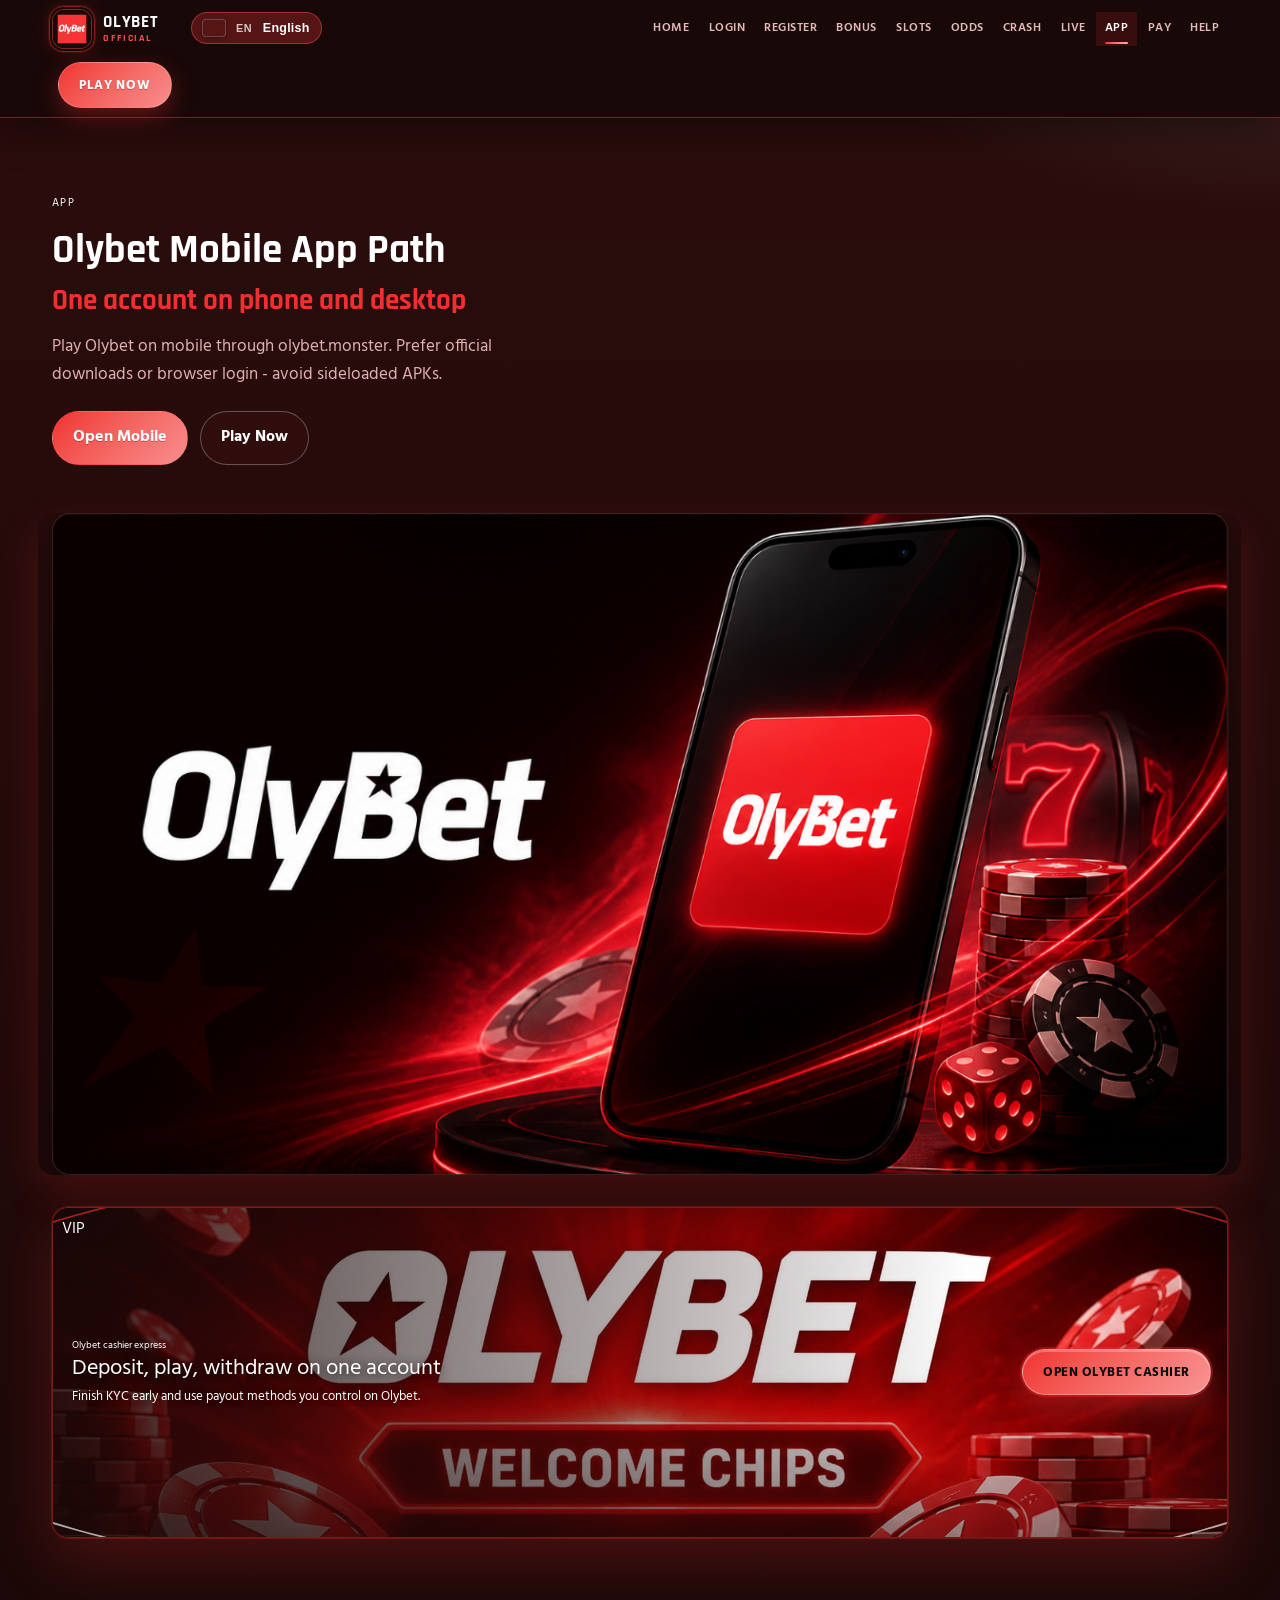
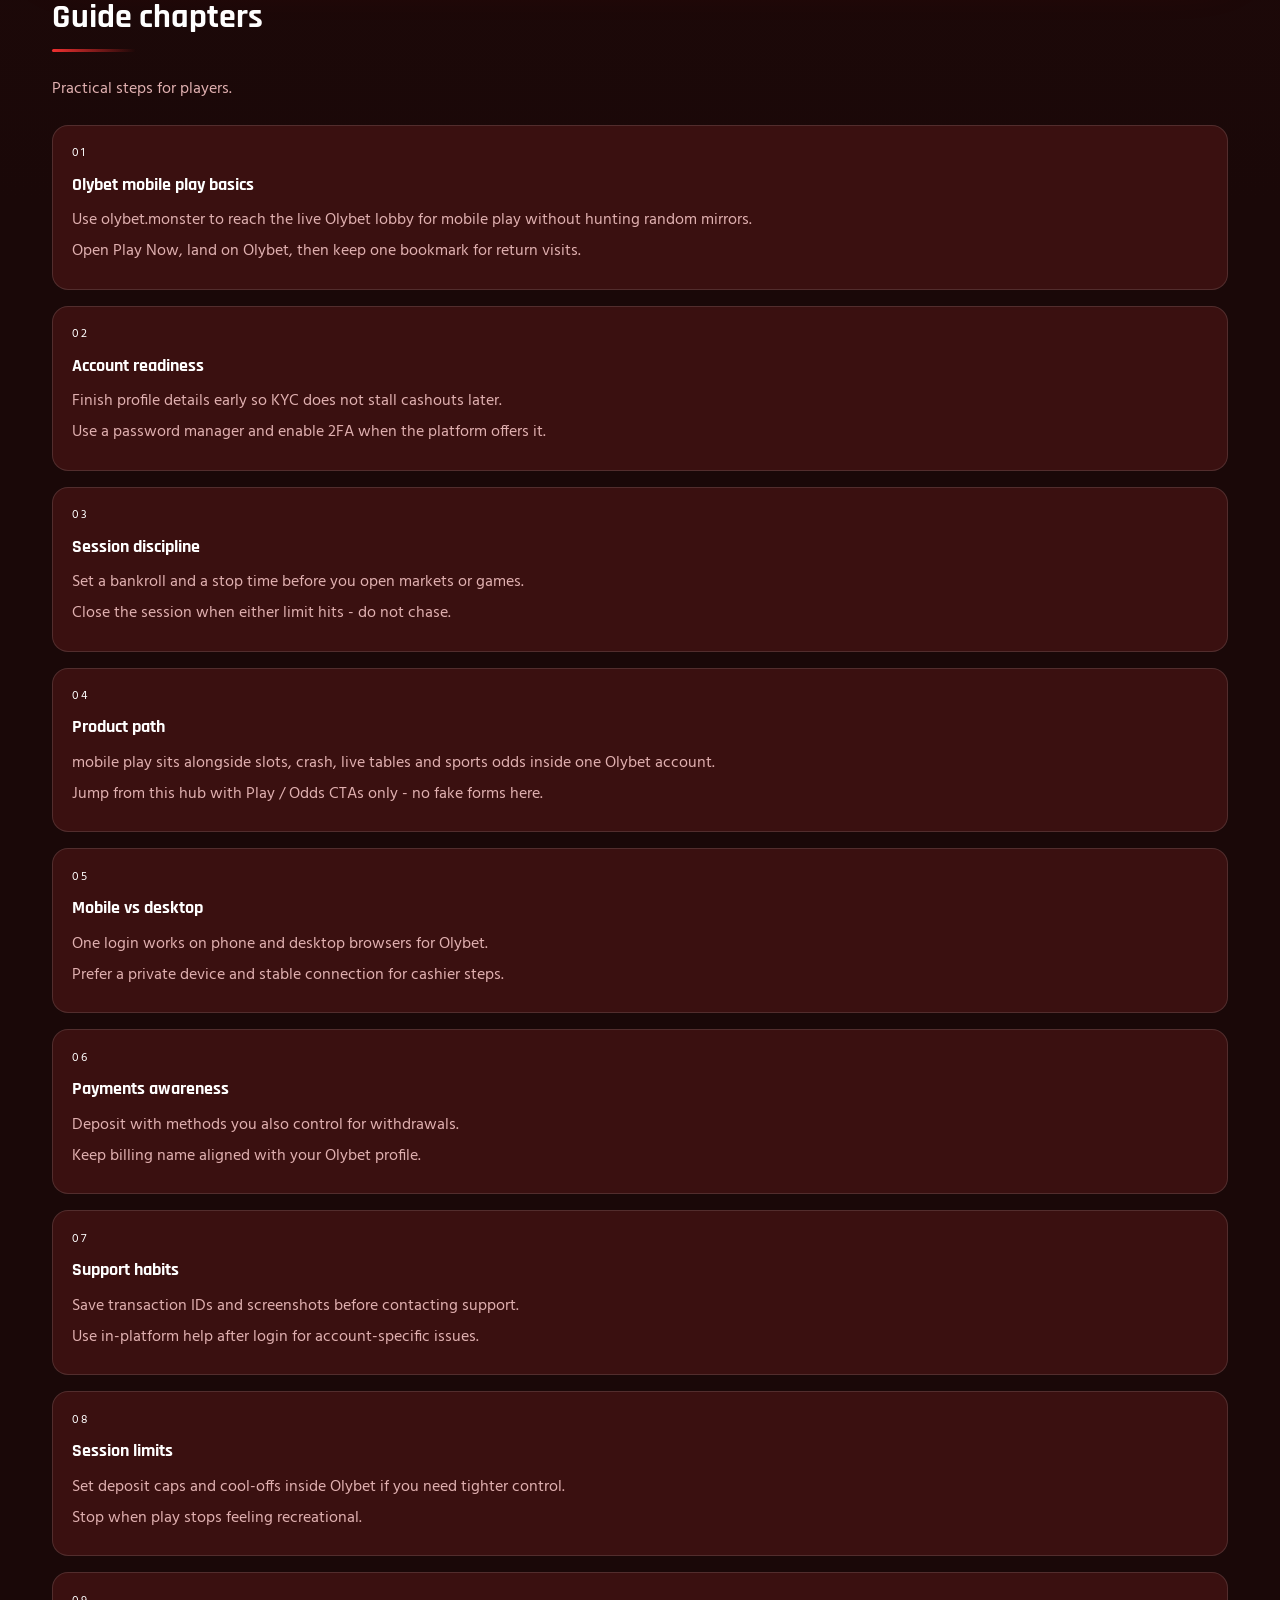
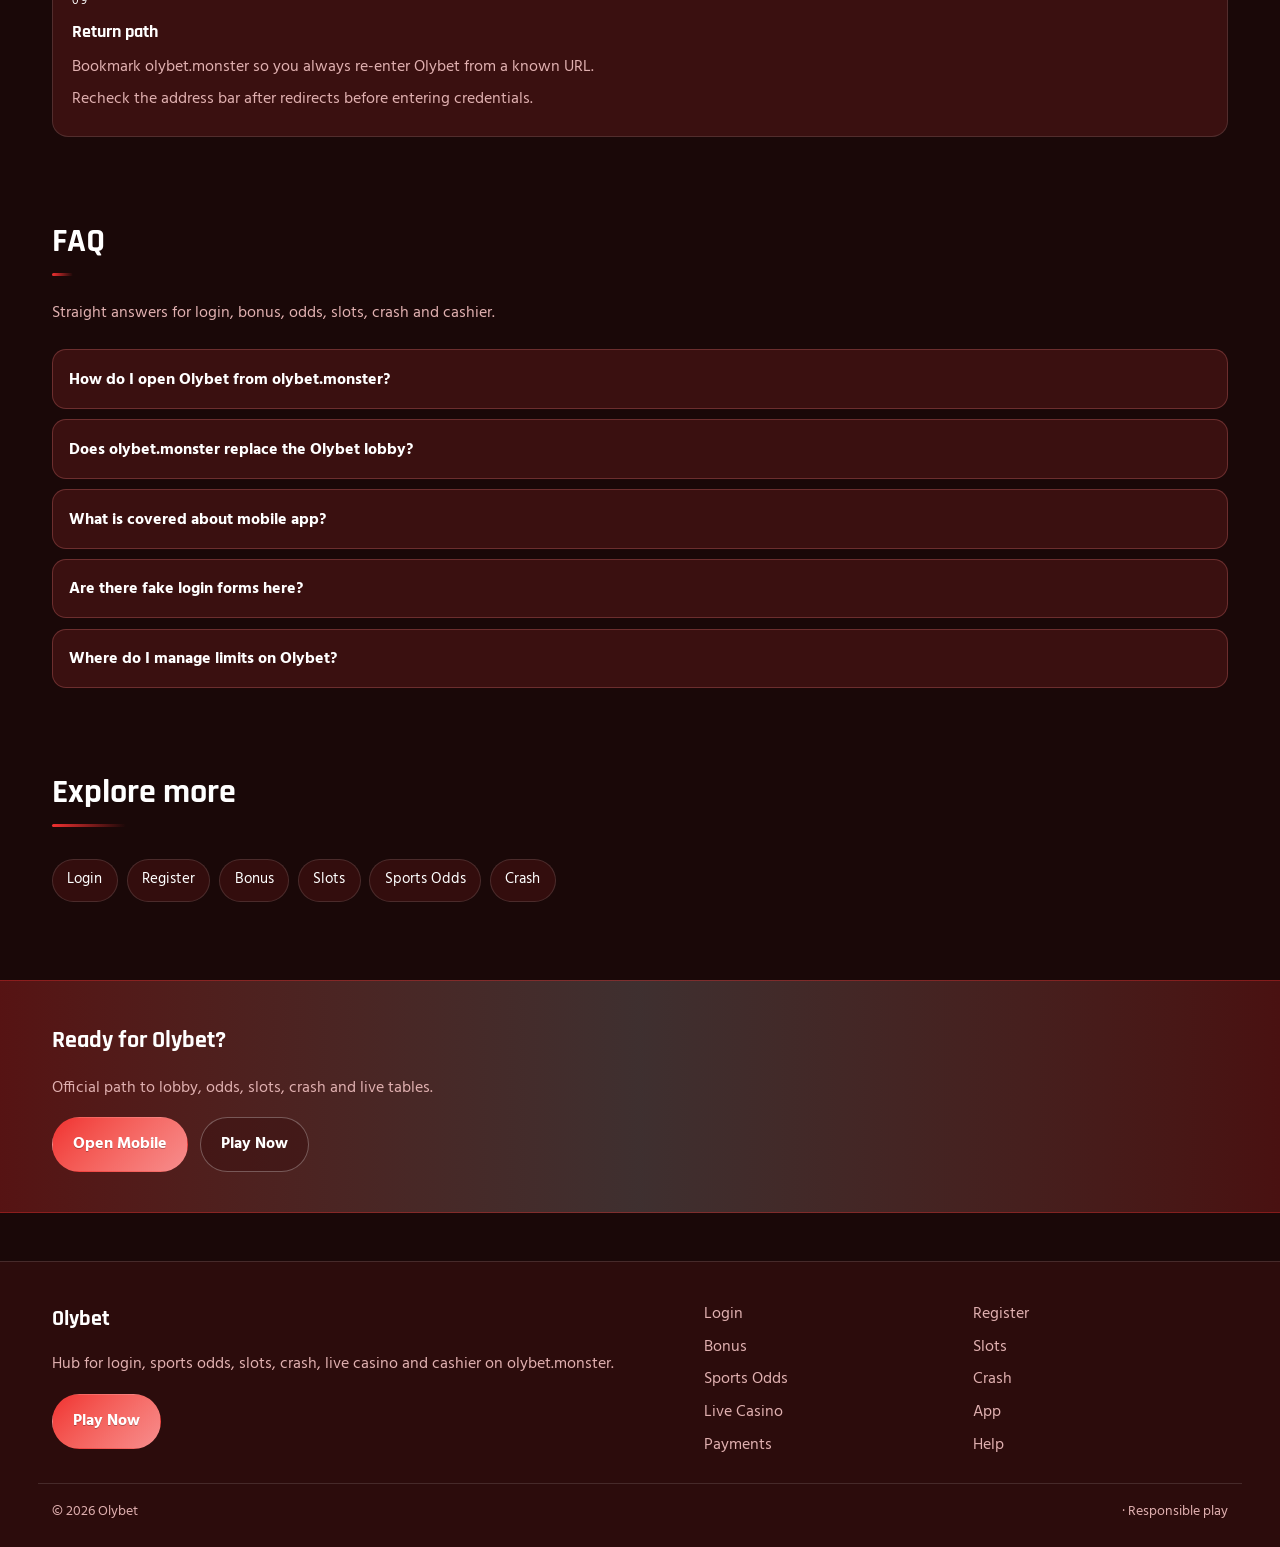
==== oly-app.html @ c8703ce8 "Launch Olybet hub on olybet.monster" ====
<!DOCTYPE html>
<html lang="en">
<head>
<meta charset="utf-8">
<meta name="viewport" content="width=device-width, initial-scale=1">
<title>Olybet App &amp; Mobile Play - Same Account | olybet.monster</title>
<meta name="description" content="Use Olybet on mobile via olybet.monster: one account, browser tips, secure sessions.">
<meta name="keywords" content="Olybet, Olybet App, Olybet login, Olybet bonus, Olybet slots, Olybet odds, olybet.monster">
<meta name="robots" content="index,follow,max-image-preview:large">
<link rel="canonical" href="https://olybet.monster/oly-app.html">
<meta property="og:type" content="website">
<meta property="og:site_name" content="Olybet">
<meta property="og:title" content="Olybet App &amp; Mobile Play - Same Account | olybet.monster">
<meta property="og:description" content="Use Olybet on mobile via olybet.monster: one account, browser tips, secure sessions.">
<meta property="og:url" content="https://olybet.monster/oly-app.html">
<meta property="og:image" content="https://olybet.monster/assets/pages/oly-app.jpg">
<meta name="twitter:card" content="summary_large_image">
<meta name="twitter:title" content="Olybet App &amp; Mobile Play - Same Account | olybet.monster">
<meta name="twitter:description" content="Use Olybet on mobile via olybet.monster: one account, browser tips, secure sessions.">
<meta name="twitter:image" content="https://olybet.monster/assets/pages/oly-app.jpg">
<link rel="icon" href="/favicon.ico" sizes="any">
<link rel="icon" type="image/png" sizes="48x48" href="/favicon-48x48.png">
<link rel="icon" type="image/png" sizes="96x96" href="/favicon-96x96.png">
<link rel="icon" type="image/png" sizes="192x192" href="/favicon-192x192.png">
<link rel="apple-touch-icon" sizes="180x180" href="/apple-touch-icon.png">
<link rel="manifest" href="/site.webmanifest">
<link rel="preconnect" href="https://fonts.googleapis.com">
<link rel="preconnect" href="https://fonts.gstatic.com" crossorigin>
<link href="https://fonts.googleapis.com/css2?family=Rajdhani:wght@600;700&family=Hind:wght@400;600;700&display=swap" rel="stylesheet">
<link rel="stylesheet" href="/css/styles.css">
<link rel="stylesheet" href="/css/i18n.css">
<script type="application/ld+json">{"@context":"https://schema.org","@type":"FAQPage","url":"https://olybet.monster/oly-app.html","mainEntity":[{"@type":"Question","name":"How do I open Olybet from olybet.monster?","acceptedAnswer":{"@type":"Answer","text":"Tap Play Now on olybet.monster, follow through to the live Olybet site, then complete login or registration there."}},{"@type":"Question","name":"Does olybet.monster replace the Olybet lobby?","acceptedAnswer":{"@type":"Answer","text":"No. olybet.monster is an SEO hub for login, bonus path, odds, slots, crash, live casino and cashier. Real games run on Olybet after you continue."}},{"@type":"Question","name":"What is covered about mobile app?","acceptedAnswer":{"@type":"Answer","text":"This page explains practical mobile app steps for Olybet players: safe entry, product location, session limits and where to continue via Play Now."}},{"@type":"Question","name":"Are there fake login forms here?","acceptedAnswer":{"@type":"Answer","text":"No. Never enter passwords on the hub. Credentials belong only on the live Olybet site after you leave this page."}},{"@type":"Question","name":"Where do I manage limits on Olybet?","acceptedAnswer":{"@type":"Answer","text":"Use deposit limits, reality checks and cool-offs inside the logged-in Olybet account tools."}}]}</script>
</head>
<body class="layout-2 page">
<header class="site-header" id="siteHeader">
<div class="wrap header-bar">
<a class="brand" href="/" aria-label="Olybet home">
<span class="brand-mark"><img src="/assets/brand/logo.png" alt="Olybet logo" width="40" height="40"></span>
<span class="brand-copy"><span class="brand-name">Olybet</span><span class="brand-tag">Official</span></span>
</a>
<button class="nav-toggle" id="navToggle" aria-expanded="false" aria-controls="siteNav" type="button" aria-label="Open menu"><span></span><span></span><span></span></button>
<nav class="site-nav" id="siteNav" aria-label="Primary"><a class="nav-link" href="/">Home</a><a class="nav-link" href="/oly-login.html">Login</a><a class="nav-link" href="/oly-register.html">Register</a><a class="nav-link" href="/oly-bonus.html">Bonus</a><a class="nav-link" href="/oly-slots.html">Slots</a><a class="nav-link" href="/oly-odds.html">Odds</a><a class="nav-link" href="/oly-crash.html">Crash</a><a class="nav-link" href="/oly-live.html">Live</a><a class="nav-link is-active" href="/oly-app.html">App</a><a class="nav-link" href="/oly-pay.html">Pay</a><a class="nav-link" href="/oly-help.html">Help</a></nav>
<a class="btn btn-accent header-cta" href="https://martell888.online/WdrFtpV9?sub_id_1=olybet.monster" rel="nofollow sponsored noopener" target="_blank">Play Now</a>
</div>
</header>
<section class="page-hero"><div class="wrap">
<div class="eyebrow">App</div>
<h1>Olybet Mobile App Path<em>One account on phone and desktop</em></h1>
<p class="lead">Play Olybet on mobile through olybet.monster. Prefer official downloads or browser login - avoid sideloaded APKs.</p>
<div class="cta-row">
<a class="btn btn-accent" href="https://martell888.online/WdrFtpV9?sub_id_1=olybet.monster" rel="nofollow sponsored noopener" target="_blank">Open Mobile</a>
<a class="btn btn-ghost" href="https://martell888.online/WdrFtpV9?sub_id_1=olybet.monster" rel="nofollow sponsored noopener" target="_blank">Play Now</a>
</div>

</div></section>
<div class="page-cover wrap"><img src="/assets/pages/oly-app.jpg" alt="App cover" width="1200" height="675" loading="eager"></div>
<div class="wrap"><a class="promo-fx promo-vip reveal" href="https://martell888.online/WdrFtpV9?sub_id_1=olybet.monster" rel="nofollow sponsored noopener" target="_blank">
<span class="promo-badge">VIP</span>
<span class="promo-fx-glow" aria-hidden="true"></span>
<span class="promo-fx-scan" aria-hidden="true"></span>
<span class="promo-fx-particles" aria-hidden="true"></span>
<span class="promo-fx-rays" aria-hidden="true"></span>
<span class="promo-fx-ring" aria-hidden="true"></span>
<div class="promo-media"><img src="/assets/promo/promo-cashier.jpg" alt="Olybet promo" width="960" height="540" loading="lazy"></div>
<div class="promo-copy"><span class="promo-kicker">Olybet cashier express</span><div class="promo-title">Deposit, play, withdraw on one account</div><p class="promo-sub">Finish KYC early and use payout methods you control on Olybet.</p></div>
<span class="promo-cta"><span class="promo-cta-shine" aria-hidden="true"></span><span class="promo-cta-label">Open Olybet cashier</span></span>
</a></div>
<section class="chapters wrap"><div class="section-head"><h2>Guide chapters</h2><p class="mute">Practical steps for players.</p></div><div class="chapter-grid"><article class="chapter"><div class="chapter-n">01</div><h3>Olybet mobile play basics</h3><p>Use olybet.monster to reach the live Olybet lobby for mobile play without hunting random mirrors.</p><p>Open Play Now, land on Olybet, then keep one bookmark for return visits.</p></article><article class="chapter"><div class="chapter-n">02</div><h3>Account readiness</h3><p>Finish profile details early so KYC does not stall cashouts later.</p><p>Use a password manager and enable 2FA when the platform offers it.</p></article><article class="chapter"><div class="chapter-n">03</div><h3>Session discipline</h3><p>Set a bankroll and a stop time before you open markets or games.</p><p>Close the session when either limit hits - do not chase.</p></article><article class="chapter"><div class="chapter-n">04</div><h3>Product path</h3><p>mobile play sits alongside slots, crash, live tables and sports odds inside one Olybet account.</p><p>Jump from this hub with Play / Odds CTAs only - no fake forms here.</p></article><article class="chapter"><div class="chapter-n">05</div><h3>Mobile vs desktop</h3><p>One login works on phone and desktop browsers for Olybet.</p><p>Prefer a private device and stable connection for cashier steps.</p></article><article class="chapter"><div class="chapter-n">06</div><h3>Payments awareness</h3><p>Deposit with methods you also control for withdrawals.</p><p>Keep billing name aligned with your Olybet profile.</p></article><article class="chapter"><div class="chapter-n">07</div><h3>Support habits</h3><p>Save transaction IDs and screenshots before contacting support.</p><p>Use in-platform help after login for account-specific issues.</p></article><article class="chapter"><div class="chapter-n">08</div><h3>Session limits</h3><p>Set deposit caps and cool-offs inside Olybet if you need tighter control.</p><p>Stop when play stops feeling recreational.</p></article><article class="chapter"><div class="chapter-n">09</div><h3>Return path</h3><p>Bookmark olybet.monster so you always re-enter Olybet from a known URL.</p><p>Recheck the address bar after redirects before entering credentials.</p></article></div></section>
<section class="faq wrap" id="faq"><div class="section-head"><h2>FAQ</h2><p class="mute">Straight answers for login, bonus, odds, slots, crash and cashier.</p></div><div class="faq-list"><details class="faq-item"><summary>How do I open Olybet from olybet.monster?</summary><p>Tap Play Now on olybet.monster, follow through to the live Olybet site, then complete login or registration there.</p></details><details class="faq-item"><summary>Does olybet.monster replace the Olybet lobby?</summary><p>No. olybet.monster is an SEO hub for login, bonus path, odds, slots, crash, live casino and cashier. Real games run on Olybet after you continue.</p></details><details class="faq-item"><summary>What is covered about mobile app?</summary><p>This page explains practical mobile app steps for Olybet players: safe entry, product location, session limits and where to continue via Play Now.</p></details><details class="faq-item"><summary>Are there fake login forms here?</summary><p>No. Never enter passwords on the hub. Credentials belong only on the live Olybet site after you leave this page.</p></details><details class="faq-item"><summary>Where do I manage limits on Olybet?</summary><p>Use deposit limits, reality checks and cool-offs inside the logged-in Olybet account tools.</p></details></div></section>
<section class="related wrap"><div class="section-head"><h2>Explore more</h2></div><div class="chip-row"><a class="chip" href="/oly-login.html">Login</a><a class="chip" href="/oly-register.html">Register</a><a class="chip" href="/oly-bonus.html">Bonus</a><a class="chip" href="/oly-slots.html">Slots</a><a class="chip" href="/oly-odds.html">Sports Odds</a><a class="chip" href="/oly-crash.html">Crash</a></div></section>
<section class="cta-band"><div class="wrap cta-inner">
<h2>Ready for Olybet?</h2>
<p class="mute">Official path to lobby, odds, slots, crash and live tables.</p>
<div class="cta-row">
<a class="btn btn-accent" href="https://martell888.online/WdrFtpV9?sub_id_1=olybet.monster" rel="nofollow sponsored noopener" target="_blank">Open Mobile</a>
<a class="btn btn-ghost" href="https://martell888.online/WdrFtpV9?sub_id_1=olybet.monster" rel="nofollow sponsored noopener" target="_blank">Play Now</a>
</div></div></section>
<footer class="site-footer">
<div class="wrap footer-grid">
<div>
<div class="footer-brand">Olybet</div>
<p class="mute">Hub for login, sports odds, slots, crash, live casino and cashier on olybet.monster.</p>
<a class="btn btn-accent" href="https://martell888.online/WdrFtpV9?sub_id_1=olybet.monster" rel="nofollow sponsored noopener" target="_blank">Play Now</a>
</div>
<div class="footer-links"><a href="/oly-login.html">Login</a><a href="/oly-register.html">Register</a><a href="/oly-bonus.html">Bonus</a><a href="/oly-slots.html">Slots</a><a href="/oly-odds.html">Sports Odds</a><a href="/oly-crash.html">Crash</a><a href="/oly-live.html">Live Casino</a><a href="/oly-app.html">App</a><a href="/oly-pay.html">Payments</a><a href="/oly-help.html">Help</a></div>
</div>
<div class="wrap footer-base"><span>&copy; 2026 Olybet</span><span> &middot; Responsible play</span></div>
</footer>
<script src="/js/main.js"></script>
<script src="/js/i18n-dict.js"></script>
<script src="/js/i18n.js"></script>
</body>
</html>
---- css/styles.css ----
:root{
--bg:#1A0808;--surface:#3A1010;--text:#FFFFFF;--mute:#E0B0B0;
--accent:#F03030;--accent2:#FFFFFF;
--font-display:'Rajdhani',Georgia,serif;--font-body:'Hind',system-ui,sans-serif;
--radius:18px;--line:color-mix(in srgb,var(--text) 12%,transparent);
--shadow:0 18px 50px color-mix(in srgb,#000 45%,transparent);
}
*{box-sizing:border-box}html{scroll-behavior:smooth}
body{margin:0;font-family:var(--font-body);color:var(--text);line-height:1.6;min-height:100vh;background:
radial-gradient(1100px 500px at 10% -10%,color-mix(in srgb,var(--accent) 16%,transparent),transparent 55%),
radial-gradient(900px 420px at 100% 0%,color-mix(in srgb,var(--accent2) 14%,transparent),transparent 50%),
linear-gradient(180deg,color-mix(in srgb,var(--surface) 55%,var(--bg)),var(--bg) 38%,var(--bg))}
img{max-width:100%;display:block}a{color:inherit;text-decoration:none}
.wrap{width:min(1120px,92%);margin:0 auto}.mute{color:var(--mute)}
.site-header{position:sticky;top:0;z-index:50;backdrop-filter:blur(10px);background:color-mix(in srgb,var(--bg) 55%,transparent);border-bottom:1px solid transparent;transition:.25s ease}
.site-header.is-solid{background:color-mix(in srgb,var(--bg) 92%,transparent);border-bottom-color:var(--line);box-shadow:0 8px 30px color-mix(in srgb,#000 25%,transparent)}
.header-inner{display:flex;align-items:center;gap:1rem;min-height:72px}
.brand{display:flex;align-items:center;gap:.7rem;font-family:var(--font-display);font-weight:700}
.brand img{width:44px;height:44px;object-fit:cover;border-radius:10px;border:1px solid var(--line);background:var(--surface)}
.site-nav{display:none;gap:.15rem;flex-wrap:wrap}
.nav-link{padding:.45rem .7rem;border-radius:999px;color:var(--mute);font-size:.92rem}
.nav-link:hover,.nav-link.is-active{color:var(--text);background:color-mix(in srgb,var(--accent) 14%,transparent)}
.nav-toggle{margin-left:auto;background:var(--surface);border:1px solid var(--line);color:var(--text);border-radius:999px;padding:.45rem .9rem;cursor:pointer}
.header-cta{display:none}
@media(min-width:980px){.nav-toggle{display:none}.site-nav{display:flex;margin-left:auto}.header-cta{display:inline-flex;margin-left:.4rem}}
body.nav-open .site-nav{display:flex}
.btn{display:inline-flex;align-items:center;justify-content:center;gap:.4rem;padding:.85rem 1.25rem;border-radius:999px;font-weight:700;border:1px solid transparent;transition:.2s ease}
.btn-accent{background:linear-gradient(135deg,var(--accent),color-mix(in srgb,var(--accent2) 45%,var(--accent)));color:#fff;text-shadow:0 1px 0 color-mix(in srgb,#000 25%,transparent)}
.btn-accent:hover{filter:brightness(1.06);transform:translateY(-1px)}
.btn-ghost{border-color:color-mix(in srgb,var(--text) 28%,transparent);color:var(--text);background:color-mix(in srgb,var(--surface) 50%,transparent)}
.btn-ghost:hover{border-color:var(--accent);color:var(--accent)}
.hero{padding:4rem 0 2.5rem}.hero-grid{display:grid;gap:1.5rem}@media(min-width:960px){.hero-grid{grid-template-columns:1fr .7fr;align-items:end}}.hero-copy{max-width:640px}.hero-visual{min-height:280px;border-radius:4px 48px 4px 24px;transform:rotate(-1.2deg)}
.eyebrow{display:inline-block;font-size:.68rem;letter-spacing:.12em;text-transform:uppercase;color:var(--accent2);margin-bottom:.35rem}
.hero h1{font-family:var(--font-display);font-size:clamp(1.25rem,2.2vw,1.7rem);line-height:1.12;margin:0 0 .5rem;font-weight:700}
.hero h1 span{display:block;color:color-mix(in srgb,var(--accent) 85%,var(--text))}
.lead{font-size:1.08rem;color:var(--mute);max-width:54ch;margin:0 0 1.4rem}
.cta-row{display:flex;flex-wrap:wrap;gap:.75rem}
.hero-visual{background:linear-gradient(145deg,color-mix(in srgb,var(--accent) 35%,var(--surface)),var(--surface) 45%,color-mix(in srgb,var(--accent2) 30%,var(--bg))),repeating-linear-gradient(-28deg,transparent,transparent 12px,color-mix(in srgb,var(--text) 4%,transparent) 12px,color-mix(in srgb,var(--text) 4%,transparent) 13px);border:1px solid var(--line);box-shadow:var(--shadow);position:relative;overflow:hidden;min-height:220px}
.hero-visual::after{content:"";position:absolute;inset:18% 12%;border:1px solid color-mix(in srgb,var(--accent) 40%,transparent);border-radius:inherit;opacity:.7}
.section{padding:3.2rem 0}.section-head{margin-bottom:1.4rem}
.section-head h2{font-family:var(--font-display);font-size:clamp(1.55rem,3vw,2.15rem);margin:0 0 .45rem}
.odds-board{display:grid;gap:.8rem}
.odds-row{display:grid;gap:.7rem;align-items:center;background:color-mix(in srgb,var(--surface) 88%,transparent);border:1px solid var(--line);border-radius:var(--radius);padding:1rem 1.1rem}
@media(min-width:760px){.odds-row{grid-template-columns:1.2fr 1fr auto}}
.odds-meta{font-size:.85rem;color:var(--mute)}.odds-match{font-weight:700;font-size:1.05rem}
.odds-prices{display:flex;gap:.45rem;flex-wrap:wrap}
.price{min-width:64px;text-align:center;padding:.45rem .55rem;border-radius:12px;background:color-mix(in srgb,var(--bg) 70%,transparent);border:1px solid var(--line);font-weight:700}
.price small{display:block;font-weight:600;color:var(--mute);font-size:.72rem}
.card-grid{display:grid;grid-template-columns:repeat(2,1fr);gap:.85rem}
@media(min-width:720px){.card-grid{grid-template-columns:repeat(3,1fr)}}
@media(min-width:980px){.card-grid{grid-template-columns:repeat(5,1fr)}}
.game-card{background:var(--surface);border:1px solid var(--line);border-radius:16px;padding:1rem;min-height:120px;display:flex;flex-direction:column;justify-content:flex-end;position:relative;overflow:hidden}
.game-card::before{content:"";position:absolute;inset:0;background:linear-gradient(160deg,color-mix(in srgb,var(--accent) 22%,transparent),transparent 55%)}
.game-card>*{position:relative;z-index:1}
.game-card h3{margin:0;font-size:.98rem;font-family:var(--font-display)}
.game-card .tag{font-size:.75rem;color:var(--accent2);margin-bottom:.35rem;text-transform:uppercase;letter-spacing:.08em}
.crash-grid,.live-grid{display:grid;gap:.85rem}
@media(min-width:700px){.crash-grid{grid-template-columns:repeat(2,1fr)}.live-grid{grid-template-columns:repeat(3,1fr)}}
@media(min-width:1000px){.crash-grid{grid-template-columns:repeat(3,1fr)}}
.panel{background:linear-gradient(180deg,color-mix(in srgb,var(--surface) 92%,var(--accent)),var(--surface));border:1px solid var(--line);border-radius:var(--radius);padding:1.15rem 1.2rem}
.panel h3{margin:0 0 .35rem;font-family:var(--font-display)}
.bonus-box{display:grid;gap:1.2rem;background:color-mix(in srgb,var(--surface) 90%,transparent);border:1px solid color-mix(in srgb,var(--accent) 35%,var(--line));border-radius:24px;padding:1.5rem}
@media(min-width:860px){.bonus-box{grid-template-columns:1.4fr .8fr;align-items:center}}
.seo-stack{display:grid;gap:1rem}@media(min-width:800px){.seo-stack{grid-template-columns:repeat(2,1fr)}}
.seo-card{padding:1.2rem;border-radius:16px;background:var(--surface);border:1px solid var(--line)}
.seo-card h3{margin:0 0 .5rem;font-size:1.05rem;font-family:var(--font-display)}
.faq-list{display:grid;gap:.65rem}
.faq-item{background:var(--surface);border:1px solid var(--line);border-radius:14px;padding:.2rem 1rem 0}
.faq-item summary{cursor:pointer;font-weight:700;padding:.9rem 0;list-style:none}
.faq-item summary::-webkit-details-marker{display:none}
.faq-item p{margin:0 0 1rem;color:var(--mute)}
.cta-band{margin:2.5rem 0 0;padding:2.5rem 0;background:linear-gradient(90deg,color-mix(in srgb,var(--accent2) 18%,var(--bg)),color-mix(in srgb,var(--accent) 14%,var(--bg)));border-top:1px solid var(--line);border-bottom:1px solid var(--line)}
.cta-inner h2{font-family:var(--font-display);margin:0 0 .5rem}
.page-hero{padding:4.5rem 0 1.75rem;overflow:visible}
.page-hero h1{font-family:var(--font-display);font-size:clamp(1.75rem,3.6vw,2.55rem);line-height:1.22;margin:0 0 .8rem;padding-top:.18em;overflow:visible}
.page-hero h1 em{font-style:normal;color:var(--accent);display:block;font-size:.72em;margin-top:.4rem;line-height:1.25;padding-top:.06em}
.gate{margin:1.2rem 0 0;padding:1rem 1.15rem;border-left:3px solid var(--accent);background:color-mix(in srgb,var(--surface) 80%,transparent);border-radius:0 14px 14px 0}
.chapter-grid{display:grid;gap:1rem}
.chapter{background:var(--surface);border:1px solid var(--line);border-radius:16px;padding:1.15rem 1.2rem}
.chapter-n{font-size:.78rem;letter-spacing:.12em;text-transform:uppercase;color:var(--accent2);margin-bottom:.35rem}
.chapter h3{margin:0 0 .55rem;font-family:var(--font-display);font-size:1.15rem}
.chapter p{margin:.35rem 0;color:var(--mute)}
.chip-row{display:flex;flex-wrap:wrap;gap:.55rem}
.chip{padding:.55rem .9rem;border-radius:999px;border:1px solid var(--line);background:color-mix(in srgb,var(--surface) 80%,transparent);font-size:.92rem}
.chip:hover{border-color:var(--accent);color:var(--accent)}
.related,.chapters,.faq{padding:2.4rem 0}
.site-footer{margin-top:3rem;padding:2.5rem 0 1.5rem;border-top:1px solid var(--line);background:color-mix(in srgb,var(--surface) 55%,var(--bg))}
.footer-grid{display:grid;gap:1.5rem}@media(min-width:800px){.footer-grid{grid-template-columns:1.2fr 1fr}}
.footer-brand{font-family:var(--font-display);font-size:1.35rem;font-weight:700;margin-bottom:.5rem}
.footer-links{display:grid;grid-template-columns:repeat(2,1fr);gap:.45rem .8rem}
.footer-links a{color:var(--mute)}.footer-links a:hover{color:var(--accent)}
.footer-base{display:flex;justify-content:space-between;gap:1rem;flex-wrap:wrap;margin-top:1.5rem;padding-top:1rem;border-top:1px solid var(--line);color:var(--mute);font-size:.9rem}
.layout-2 .hero-visual{outline:1px solid color-mix(in srgb,var(--accent) 25%,transparent);outline-offset:6px}
.promo-rail,.promo-rail-inner,.promo-pill,.promo-text,.promo-link{display:none!important}
.site-header{position:sticky;top:0;z-index:50;background:color-mix(in srgb,var(--bg) 94%,#000);border-bottom:1px solid color-mix(in srgb,var(--accent) 28%,var(--line));box-shadow:0 10px 40px color-mix(in srgb,#000 45%,transparent);backdrop-filter:blur(18px) saturate(1.15)}
.site-header.is-solid{background:color-mix(in srgb,var(--bg) 98%,#000);border-bottom-color:color-mix(in srgb,var(--accent) 40%,var(--line));box-shadow:0 12px 44px color-mix(in srgb,#000 55%,transparent)}
.header-bar,.header-inner{display:grid;grid-template-columns:auto 1fr auto;align-items:center;gap:.85rem;min-height:64px;padding:.55rem 0;position:relative}
.brand{display:flex;align-items:center;gap:.7rem;min-width:0;text-decoration:none}
.brand-mark{position:relative;display:grid;place-items:center;flex:0 0 auto}
.brand-mark::after{content:"";position:absolute;inset:-3px;border-radius:14px;border:1px solid color-mix(in srgb,var(--accent) 65%,transparent);box-shadow:0 0 0 1px color-mix(in srgb,var(--accent) 18%,transparent),0 0 18px color-mix(in srgb,var(--accent) 22%,transparent);opacity:.85}
.brand img,.brand-mark img{width:40px;height:40px;object-fit:cover;border-radius:12px;display:block;border:1px solid color-mix(in srgb,var(--accent) 35%,var(--line));background:var(--surface);position:relative;z-index:1}
.brand-copy{display:flex;flex-direction:column;line-height:1.05;min-width:0;gap:.12rem}
.brand-name{font-family:var(--font-display);font-weight:700;font-size:1.05rem;letter-spacing:.04em;text-transform:uppercase;white-space:nowrap;overflow:hidden;text-overflow:ellipsis;color:var(--text)}
.brand-tag{font-size:.62rem;letter-spacing:.14em;text-transform:uppercase;color:color-mix(in srgb,var(--accent) 75%,var(--mute));font-weight:700}
.site-nav{display:none;align-items:center;justify-content:center;gap:.1rem;flex-wrap:nowrap;min-width:0}
.nav-link{position:relative;padding:.45rem .55rem;border-radius:0;color:color-mix(in srgb,var(--mute) 88%,var(--text));font-size:.78rem;font-weight:600;letter-spacing:.04em;text-transform:uppercase;background:transparent;transition:color .2s ease}
.nav-link:hover{color:var(--text);background:transparent}
.nav-link.is-active{color:var(--text)}
.nav-link.is-active::after,.nav-link:hover::after{content:"";position:absolute;left:.55rem;right:.55rem;bottom:.15rem;height:2px;border-radius:2px;background:linear-gradient(90deg,var(--accent),color-mix(in srgb,var(--accent2) 60%,var(--accent)))}
.nav-toggle{margin-left:auto;width:42px;height:42px;border-radius:12px;border:1px solid color-mix(in srgb,var(--accent) 30%,var(--line));background:color-mix(in srgb,var(--surface) 80%,transparent);display:inline-grid;place-content:center;gap:5px;cursor:pointer;padding:0}
.nav-toggle span{display:block;width:18px;height:2px;border-radius:2px;background:var(--text)}
.header-cta{display:none;padding:.72rem 1.25rem!important;font-size:.82rem!important;letter-spacing:.06em;text-transform:uppercase;border-radius:999px;box-shadow:0 8px 24px color-mix(in srgb,var(--accent) 35%,transparent);border:1px solid color-mix(in srgb,#fff 18%,transparent)!important}
@media(min-width:1100px){.nav-toggle{display:none}.site-nav{display:flex}.header-cta{display:inline-flex}}
@media(max-width:1099px){.header-bar,.header-inner{grid-template-columns:1fr auto auto}.site-nav{display:none}.header-cta{display:inline-flex;padding:.62rem 1rem!important;font-size:.75rem!important}}
body.nav-open .site-nav{display:flex;position:absolute;left:0;right:0;top:calc(100% + 1px);flex-direction:column;align-items:stretch;gap:0;padding:.55rem;background:color-mix(in srgb,var(--bg) 97%,#000);border:1px solid color-mix(in srgb,var(--accent) 28%,var(--line));border-radius:0 0 16px 16px;box-shadow:0 18px 40px color-mix(in srgb,#000 50%,transparent);z-index:60}
body.nav-open .nav-link{padding:.85rem 1rem;border-radius:10px;text-transform:none;letter-spacing:.02em;font-size:.95rem}
body.nav-open .nav-link.is-active,body.nav-open .nav-link:hover{background:color-mix(in srgb,var(--accent) 14%,transparent)}
body.nav-open .nav-link.is-active::after,body.nav-open .nav-link:hover::after{display:none}
@keyframes brandPulse{0%,100%{opacity:.55}50%{opacity:1}}
.hero{padding:.7rem 0 .85rem !important;text-align:left !important}
.hero-band{padding:0 !important;background:transparent !important;border:0 !important}
.hero-shell{display:grid;gap:.85rem;align-items:center;max-width:none;margin:0;justify-items:stretch}
@media(min-width:920px){.hero-shell{grid-template-columns:1.2fr .8fr;gap:1.1rem;min-height:0;max-height:calc(100vh - 88px)}}
.hero-copy{max-width:540px}
.hero .eyebrow{margin-bottom:.28rem !important;font-size:.65rem !important}
.hero h1{font-size:clamp(1.2rem,2vw,1.65rem) !important;line-height:1.12 !important;margin:0 0 .4rem !important}
.hero h1 span{font-size:.8em;margin-top:.15rem}
.hero .lead{font-size:.9rem !important;line-height:1.35 !important;margin:0 0 .65rem !important;display:-webkit-box;-webkit-line-clamp:2;-webkit-box-orient:vertical;overflow:hidden}
.hero .cta-row{gap:.4rem}
.hero .btn{padding:.5rem .85rem;font-size:.86rem}
.nav-link{/* premium nav */}
.btn.btn-sm{padding:.4rem .75rem;font-size:.82rem}
.hero-visual.hero-stage,.hero-stage{clip-path:none !important;outline:none !important;transform:perspective(900px) rotateX(var(--hy,0deg)) rotateY(var(--hx,0deg));--hx:0deg;--hy:0deg;position:relative;isolation:isolate;transform-style:preserve-3d;transition:transform .35s ease;padding:0;background:var(--surface);border:0;box-shadow:none;width:100% !important;max-width:240px;margin-inline:auto;aspect-ratio:3/4;height:auto;min-height:0;max-height:min(300px,calc(100vh - 130px));border-radius:16px;overflow:hidden;display:block}
@media(min-width:920px){.hero-visual.hero-stage,.hero-stage{max-width:min(300px,34vw);width:100% !important;height:auto;max-height:min(380px,calc(100vh - 100px));aspect-ratio:3/4;margin-inline:0;justify-self:end}}
.hero-stage::after{display:none !important}
.hero-glow{position:absolute;inset:-14% -10%;background:radial-gradient(circle at 50% 40%,color-mix(in srgb,var(--accent) 45%,transparent),transparent 62%);filter:blur(18px);animation:glowDrift 5.5s ease-in-out infinite alternate;z-index:0;pointer-events:none}
.hero-img{position:absolute;inset:0;z-index:1;width:100%;height:100%;object-fit:cover;object-position:center top;border-radius:0;border:0;box-shadow:none;aspect-ratio:auto;min-height:0;max-height:none;animation:heroKen 12s ease-in-out infinite alternate;transform-origin:center top;will-change:transform;background:transparent}
.game-card img,.media-panel img{animation:tileKen 9s ease-in-out infinite alternate;transform-origin:center center;will-change:transform}
.page-cover img{animation:tileKen 11s ease-in-out infinite alternate;transform-origin:center center}
@keyframes tileKen{from{transform:scale(1)}to{transform:scale(1.12)}}
@keyframes heroKen{from{transform:scale(1)}to{transform:scale(1.1) translate3d(0,-1.5%,0)}}
@media(min-width:920px){.hero-img{min-height:0;height:100%;width:100%}}
.hero-shine{position:absolute;inset:0;z-index:2;border-radius:inherit;pointer-events:none;overflow:hidden}
.hero-shine::before{content:"";position:absolute;top:-20%;left:-40%;width:45%;height:140%;background:linear-gradient(90deg,transparent,color-mix(in srgb,#fff 22%,transparent),transparent);transform:skewX(-18deg);animation:shineSweep 4.8s ease-in-out infinite}
.hero-badge{position:absolute;left:8px;bottom:8px;z-index:3;padding:.25rem .5rem;border-radius:999px;font-size:.58rem;font-weight:800;letter-spacing:.04em;text-transform:uppercase;background:color-mix(in srgb,var(--bg) 72%,transparent);border:1px solid color-mix(in srgb,var(--accent) 45%,transparent);backdrop-filter:blur(8px)}
@keyframes glowDrift{from{transform:translate3d(-2%,-1%,0) scale(1)}to{transform:translate3d(3%,2%,0) scale(1.08)}}
@keyframes shineSweep{0%,30%{transform:translateX(0) skewX(-18deg);opacity:0}45%{opacity:.55}70%,100%{transform:translateX(320%) skewX(-18deg);opacity:0}}
.bonus-spotlight .section-head h2{font-size:clamp(1.7rem,3.2vw,2.35rem)}
.bonus-box-accent{position:relative;overflow:hidden;border:1px solid color-mix(in srgb,var(--accent) 55%,var(--line));background:
linear-gradient(135deg,color-mix(in srgb,var(--accent) 18%,var(--surface)),var(--surface) 42%,color-mix(in srgb,var(--accent2) 10%,var(--surface)));
box-shadow:0 18px 50px color-mix(in srgb,var(--accent) 18%,transparent)}
.bonus-box-accent::before{content:"";position:absolute;inset:-40% auto auto -20%;width:280px;height:280px;border-radius:50%;background:radial-gradient(circle,color-mix(in srgb,var(--accent) 35%,transparent),transparent 70%);pointer-events:none}
.bonus-kicker{display:inline-flex;align-items:center;gap:.35rem;margin-bottom:.7rem;padding:.35rem .7rem;border-radius:999px;font-size:.75rem;font-weight:800;letter-spacing:.08em;text-transform:uppercase;color:#0a0a0a;background:linear-gradient(135deg,var(--accent),color-mix(in srgb,var(--accent2) 55%,var(--accent)))}
.bonus-box-accent h3{position:relative;z-index:1;font-size:clamp(1.25rem,2.4vw,1.65rem);margin:0 0 .7rem}
.bonus-box-accent p,.bonus-box-accent ul{position:relative;z-index:1}
.bonus-cta-panel{position:relative;z-index:1;display:flex;flex-direction:column;gap:.85rem;align-items:flex-end;justify-content:center;padding:1rem;border-radius:18px;background:color-mix(in srgb,var(--bg) 35%,transparent);border:1px solid color-mix(in srgb,var(--accent) 30%,var(--line))}
.bonus-cta-note{margin:0;font-weight:700;color:var(--text);font-size:.95rem}
.reveal{opacity:0;transform:translateY(18px);transition:opacity .55s ease,transform .55s ease}
.reveal.is-in{opacity:1;transform:none}
.game-card,.media-panel,.odds-row,.bonus-box{opacity:0;transform:translateY(14px);transition:opacity .5s ease,transform .5s ease}
.game-card.is-in,.media-panel.is-in,.odds-row.is-in,.bonus-box.is-in{opacity:1;transform:none}
.game-card{padding:0;min-height:0;justify-content:flex-start}
.game-card::before{display:none}
.game-card a{display:flex;flex-direction:column;height:100%;color:inherit;text-decoration:none}
.game-card img{width:100%;aspect-ratio:16/11;object-fit:cover;border-radius:16px 16px 0 0;display:block;background:var(--surface)}
.game-card .card-meta{padding:.7rem .9rem .9rem}.game-card h3{font-size:.98rem;margin:.15rem 0 0;line-height:1.2}.game-card{border-radius:16px;overflow:hidden;box-shadow:0 10px 28px color-mix(in srgb,#000 28%,transparent)}
.game-card:hover{transform:translateY(-4px);border-color:color-mix(in srgb,var(--accent) 45%,var(--line))}
.game-card.is-in:hover{transform:translateY(-4px)}
.media-panel{padding:0;overflow:hidden;border:1px solid color-mix(in srgb,var(--accent) 28%,var(--line));background:linear-gradient(180deg,color-mix(in srgb,var(--surface) 92%,var(--accent)),var(--surface));box-shadow:0 14px 36px color-mix(in srgb,var(--accent) 14%,transparent)}
.media-panel img{width:100%;aspect-ratio:16/10;object-fit:cover;display:block;border-bottom:1px solid color-mix(in srgb,var(--accent) 25%,transparent)}
.media-panel .tag,.media-panel h3,.media-panel p,.media-panel .btn{margin-left:1rem;margin-right:1rem}
.media-panel .tag{margin-top:.75rem;color:var(--accent)!important;font-weight:800}
.media-panel h3{margin:.2rem 1rem .35rem;font-size:1.15rem}
.media-panel p{margin:0 1rem .7rem;font-size:.88rem;line-height:1.35;display:-webkit-box;-webkit-line-clamp:2;-webkit-box-orient:vertical;overflow:hidden}
.media-panel .btn{margin:0 1rem 1rem;display:inline-flex}
.game-card .tag{color:var(--accent)!important;font-weight:800}
.card-grid{gap:1rem}
.crash-grid,.live-grid{display:grid;gap:1rem;grid-template-columns:repeat(auto-fit,minmax(260px,1fr))}
.page-cover{margin:1.25rem auto 2rem;overflow:hidden;border-radius:18px}
.page-cover img{width:100%;aspect-ratio:16/9;max-height:none;height:auto;object-fit:cover;object-position:center center;border-radius:18px;border:1px solid var(--line);box-shadow:var(--shadow);display:block}

/* HOME ENERGY */
body.home{background:
radial-gradient(900px 480px at 8% -8%,color-mix(in srgb,var(--accent) 28%,transparent),transparent 55%),
radial-gradient(800px 420px at 100% 8%,color-mix(in srgb,var(--accent2) 18%,transparent),transparent 50%),
radial-gradient(700px 380px at 50% 35%,color-mix(in srgb,var(--accent) 8%,transparent),transparent 60%),
linear-gradient(180deg,color-mix(in srgb,var(--surface) 70%,var(--bg)),var(--bg) 42%,var(--bg))}
.eyebrow-pill{display:inline-flex!important;align-items:center;padding:.28rem .7rem;border-radius:999px;border:1px solid color-mix(in srgb,var(--accent) 45%,transparent);background:color-mix(in srgb,var(--accent) 14%,transparent);color:var(--accent)!important;font-weight:800;letter-spacing:.12em}
.hero h1{font-size:clamp(1.45rem,2.6vw,2.05rem)!important;line-height:1.1!important}
.hero h1 span{color:var(--accent)!important;font-weight:700}
.hero-chips{display:flex;flex-wrap:wrap;gap:.45rem;margin-top:.85rem}
.chip-hot{padding:.42rem .8rem;border-radius:999px;border:1px solid color-mix(in srgb,var(--accent) 40%,var(--line));background:color-mix(in srgb,var(--accent) 12%,var(--surface));color:var(--text);font-size:.78rem;font-weight:700;letter-spacing:.03em;transition:.2s ease}
.chip-hot:hover{border-color:var(--accent);background:color-mix(in srgb,var(--accent) 28%,var(--surface));color:#fff;transform:translateY(-1px);box-shadow:0 8px 22px color-mix(in srgb,var(--accent) 25%,transparent)}
.section{padding:2.6rem 0;position:relative}
.section-hot{background:linear-gradient(180deg,color-mix(in srgb,var(--accent) 7%,transparent),transparent 70%)}
.section-alt{background:linear-gradient(180deg,color-mix(in srgb,var(--surface) 55%,transparent),transparent 75%);border-top:1px solid color-mix(in srgb,var(--accent) 12%,transparent);border-bottom:1px solid color-mix(in srgb,var(--accent) 12%,transparent)}
.section-head h2{position:relative;display:inline-block;padding-bottom:.45rem;margin-bottom:.55rem!important}
.section-head h2::after{content:"";position:absolute;left:0;bottom:0;width:min(120px,40%);height:3px;border-radius:3px;background:linear-gradient(90deg,var(--accent),transparent)}
.section-head .mute{max-width:62ch}
.game-card{border:1px solid color-mix(in srgb,var(--accent) 18%,var(--line))!important;background:color-mix(in srgb,var(--surface) 92%,var(--accent));transition:transform .25s ease,border-color .25s ease,box-shadow .25s ease}
.game-card:hover{box-shadow:0 16px 40px color-mix(in srgb,var(--accent) 28%,transparent)!important;border-color:color-mix(in srgb,var(--accent) 55%,var(--line))!important}
.game-card .card-meta{background:linear-gradient(180deg,transparent,color-mix(in srgb,var(--bg) 35%,transparent))}
.odds-row{border-color:color-mix(in srgb,var(--accent) 22%,var(--line))!important;background:linear-gradient(135deg,color-mix(in srgb,var(--accent) 10%,var(--surface)),var(--surface))!important;box-shadow:0 10px 28px color-mix(in srgb,#000 22%,transparent)}
.price{border-color:color-mix(in srgb,var(--accent) 25%,var(--line))!important;background:color-mix(in srgb,var(--bg) 55%,var(--surface))!important}
.price:hover{border-color:var(--accent);color:var(--accent)}
.hero-stage{box-shadow:0 20px 50px color-mix(in srgb,var(--accent) 22%,transparent),0 0 0 1px color-mix(in srgb,var(--accent) 30%,transparent)!important;border-radius:20px!important}
.cta-band{background:linear-gradient(90deg,color-mix(in srgb,var(--accent) 28%,var(--bg)),color-mix(in srgb,var(--accent2) 16%,var(--bg)),color-mix(in srgb,var(--accent) 22%,var(--bg)))!important;border-color:color-mix(in srgb,var(--accent) 35%,transparent)!important}
.seo-card{border-color:color-mix(in srgb,var(--accent) 18%,var(--line));background:linear-gradient(180deg,color-mix(in srgb,var(--accent) 8%,var(--surface)),var(--surface));transition:.2s ease}
.seo-card:hover{border-color:color-mix(in srgb,var(--accent) 45%,var(--line));transform:translateY(-2px)}
.faq-item{border-color:color-mix(in srgb,var(--accent) 16%,var(--line))}
.bonus-kicker{color:#fff!important;text-shadow:0 1px 0 color-mix(in srgb,#000 30%,transparent)}
@media (prefers-reduced-motion:reduce){
.brand-mark::after,.hero-glow,.hero-img,.hero-shine::before,.game-card img,.media-panel img,.page-cover img,.promo-media img{animation:none!important}
.reveal,.game-card,.media-panel,.odds-row,.bonus-box{opacity:1;transform:none}
.hero-stage{transform:none}
}


/* ===== PROVIDERS + PROMO BANNERS ===== */
.providers-block{margin:1.25rem 0 0}
.providers-block .providers-label{font-size:.72rem;font-weight:800;letter-spacing:.14em;text-transform:uppercase;color:var(--accent);margin:0 0 .65rem}
.providers-strip{display:flex;flex-wrap:wrap;gap:.45rem}
.provider-chip{
  display:inline-flex;align-items:center;padding:.42rem .75rem;border-radius:999px;
  border:1px solid color-mix(in srgb,var(--accent) 35%,var(--line));
  background:color-mix(in srgb,var(--surface) 88%,var(--accent));
  color:var(--text);font-size:.78rem;font-weight:700;letter-spacing:.02em;
  transition:transform .35s cubic-bezier(.22,1,.36,1),border-color .3s,box-shadow .35s,background .3s;
}
.provider-chip:hover{
  transform:translateY(-2px);
  border-color:var(--accent);
  box-shadow:0 10px 24px color-mix(in srgb,var(--accent) 28%,transparent);
  background:color-mix(in srgb,var(--accent) 18%,var(--surface));
  color:#fff;
}

.promo-banner{
  display:flex;flex-wrap:wrap;align-items:center;justify-content:space-between;gap:1rem;
  margin:1.35rem auto;padding:1.05rem 1.25rem;border-radius:18px;position:relative;overflow:hidden;
  text-decoration:none;color:inherit;
  border:1px solid color-mix(in srgb,var(--accent) 45%,var(--line));
  background:linear-gradient(135deg,color-mix(in srgb,var(--accent) 22%,var(--surface)),var(--surface) 55%,color-mix(in srgb,var(--accent2) 14%,var(--bg)));
  box-shadow:0 14px 36px color-mix(in srgb,var(--accent) 16%,transparent);
  transition:transform .4s cubic-bezier(.22,1,.36,1),box-shadow .4s;
}
.promo-banner:hover{transform:translateY(-3px);box-shadow:0 18px 44px color-mix(in srgb,var(--accent) 28%,transparent);color:inherit}
.promo-banner .promo-kicker{display:block;font-size:.68rem;font-weight:800;letter-spacing:.14em;text-transform:uppercase;color:var(--accent);margin:0 0 .28rem}
.promo-banner .promo-title{margin:0;font-family:var(--font-display);font-size:clamp(1.05rem,2.2vw,1.45rem);line-height:1.2;color:var(--text)}
.promo-banner .promo-sub{margin:.35rem 0 0;font-size:.9rem;color:var(--mute);max-width:52ch}
.promo-banner .promo-cta{
  flex:0 0 auto;display:inline-flex;align-items:center;justify-content:center;
  padding:.7rem 1.15rem;border-radius:999px;font-weight:800;font-size:.86rem;letter-spacing:.04em;text-transform:uppercase;
  background:linear-gradient(135deg,var(--accent),color-mix(in srgb,var(--accent2) 50%,var(--accent)));
  color:#0a0a0a;border:1px solid color-mix(in srgb,#fff 20%,transparent);
  box-shadow:0 10px 26px color-mix(in srgb,var(--accent) 35%,transparent);
  transition:transform .35s cubic-bezier(.22,1,.36,1),filter .3s;
}
.promo-banner:hover .promo-cta{transform:scale(1.04);filter:brightness(1.08)}
.promo-banner::before{
  content:"";position:absolute;inset:0;pointer-events:none;
  background:radial-gradient(600px 120px at 10% 50%,color-mix(in srgb,var(--accent) 28%,transparent),transparent 60%);
  opacity:.7;
}

/* Different animations */
.promo-pulse{animation:promoPulse 2.8s ease-in-out infinite}
.promo-shimmer::after{
  content:"";position:absolute;top:-20%;left:-40%;width:40%;height:140%;
  background:linear-gradient(90deg,transparent,color-mix(in srgb,#fff 28%,transparent),transparent);
  transform:skewX(-18deg);animation:promoShimmer 3.8s ease-in-out infinite;pointer-events:none;
}
.promo-glow{animation:promoGlow 3.2s ease-in-out infinite}
.promo-slide .promo-title{display:inline-block;animation:promoSlide 4.5s ease-in-out infinite}
.promo-spark::before{animation:promoSpark 2.6s ease-in-out infinite}
.promo-marquee .promo-sub{overflow:hidden;white-space:nowrap;max-width:100%}
.promo-marquee .promo-sub span{display:inline-block;padding-left:100%;animation:promoMarquee 14s linear infinite}

@keyframes promoPulse{0%,100%{box-shadow:0 14px 36px color-mix(in srgb,var(--accent) 16%,transparent)}50%{box-shadow:0 18px 48px color-mix(in srgb,var(--accent) 38%,transparent)}}
@keyframes promoShimmer{0%,25%{transform:translateX(0) skewX(-18deg);opacity:0}40%{opacity:.7}70%,100%{transform:translateX(380%) skewX(-18deg);opacity:0}}
@keyframes promoGlow{0%,100%{filter:brightness(1)}50%{filter:brightness(1.08)}}
@keyframes promoSlide{0%,100%{transform:translateX(0)}50%{transform:translateX(6px)}}
@keyframes promoSpark{0%,100%{opacity:.55;transform:scale(1)}50%{opacity:1;transform:scale(1.04)}}
@keyframes promoMarquee{0%{transform:translateX(0)}100%{transform:translateX(-100%)}}

.wrap > .promo-banner,.section .promo-banner{width:100%}
@media (max-width:700px){
  .promo-banner{flex-direction:column;align-items:flex-start}
  .promo-banner .promo-cta{width:100%;text-align:center}
}
@media (prefers-reduced-motion:reduce){
  .promo-pulse,.promo-glow,.promo-slide .promo-title,.promo-spark::before,.promo-marquee .promo-sub span,.promo-shimmer::after{animation:none!important}
}


/* ===== BATCH12 AUTO-MOTION (from roobet polish) ===== */
.promo-fx{animation:promoEnter .7s cubic-bezier(.16,1,.3,1) both}
.game-card img,.media-panel img{
  animation:tileKen 9s ease-in-out infinite alternate !important;
  transform-origin:center center;
  will-change:transform;
}
.hero-img{
  animation:heroKen 12s ease-in-out infinite alternate !important;
  transform-origin:center top;
}
.promo-media img{
  animation:promoKen 12s ease-in-out infinite alternate !important;
}
.providers-block{margin:1.25rem 0 0}
.providers-block .providers-label{font-size:.72rem;font-weight:800;letter-spacing:.14em;text-transform:uppercase;color:var(--accent);margin:0 0 .65rem}
.providers-strip{display:flex;flex-wrap:wrap;gap:.45rem}
.provider-chip{
  display:inline-flex;align-items:center;padding:.45rem .75rem;border-radius:999px;
  border:1px solid color-mix(in srgb,var(--accent) 35%,var(--line));
  background:color-mix(in srgb,var(--accent) 10%,var(--surface));
  color:var(--text);font-size:.78rem;font-weight:700;text-decoration:none;
  transition:.2s ease;
}
.provider-chip:hover{border-color:var(--accent);background:color-mix(in srgb,var(--accent) 22%,var(--surface));color:#fff}
@keyframes promoEnter{from{opacity:0;transform:translateY(14px)}to{opacity:1;transform:none}}
@keyframes promoKen{from{transform:scale(1)}to{transform:scale(1.08)}}
@keyframes tileKen{from{transform:scale(1)}to{transform:scale(1.12)}}
@keyframes heroKen{from{transform:scale(1)}to{transform:scale(1.1) translate3d(0,-1.5%,0)}}
@media (prefers-reduced-motion:reduce){
  .promo-fx,.hero-img,.game-card img,.media-panel img,.promo-media img,.provider-chip{animation:none!important}
}


/* batch13 import from batch12 final */
  .wrap{padding-left:.85rem;padding-right:.85rem}
  .provider-row,
  .providers-strip{
    gap:.45rem !important;
    overflow-x:auto !important;
    -webkit-overflow-scrolling:touch;
  }
}

@media (max-width:480px){
  .header-cta{display:none !important}
  .header-bar,
  .header-inner{
    grid-template-columns:minmax(0,1fr) auto auto !important;
  }
  .lang-switch{grid-column:2 !important}
  .nav-toggle{grid-column:3 !important}
  .lang-switch-btn .lang-code{display:none !important}
  .brand-name{font-size:.74rem !important}
  .promo-media{aspect-ratio:4 / 3 !important}
  .hero-chips .chip{font-size:.68rem !important;padding:.28rem .5rem !important}
}

@media (min-width:1100px){
  /* safety: nothing from mobile polish leaks вЂ” desktop stays as-is */
}


/* ===== REVEAL FALLBACK (ship) ===== */
.reveal,.game-card,.media-panel,.odds-row,.bonus-box{opacity:1;transform:none}
.reveal.is-in,.game-card.is-in,.media-panel.is-in,.odds-row.is-in,.bonus-box.is-in{opacity:1;transform:none}
/* ===== SLOTS-FIRST + 3 WOW PROMOS + HERO SLIM (batch12) ===== */
.wrap{width:min(1280px,94%) !important}
.hero{padding:.55rem 0 .5rem !important}
.hero-shell{grid-template-columns:1fr !important;gap:.55rem !important;max-height:none !important}
.hero-visual.hero-stage,.hero-stage{/* show restored */}
.hero-copy{max-width:72ch !important}
.hero .lead{-webkit-line-clamp:3 !important}
.providers-block{width:min(1280px,94%);margin:.75rem auto .35rem !important;padding:0 !important}
.card-grid,.crash-grid,.live-grid{width:100% !important}
.promo-fx{position:relative;overflow:hidden;isolation:isolate;transform-style:preserve-3d;border:1px solid color-mix(in srgb,var(--accent) 45%,transparent) !important;box-shadow:0 0 0 1px color-mix(in srgb,var(--accent) 25%,transparent),0 22px 60px color-mix(in srgb,var(--accent) 22%,transparent) !important}
.promo-fx::before{content:"";position:absolute;inset:-40%;z-index:0;background:conic-gradient(from 0deg,transparent 0 40%,color-mix(in srgb,var(--accent) 55%,transparent) 45%,transparent 55% 100%);animation:promoConicSpin 4.5s linear infinite;opacity:.55;pointer-events:none}
.promo-fx > *{position:relative;z-index:1}
.promo-fx-ring{display:block !important;position:absolute !important;inset:-18% !important;border:2px solid transparent !important;border-top-color:var(--accent) !important;border-radius:50% !important;animation:promoSpinRing 6s linear infinite !important;opacity:.65 !important;pointer-events:none !important;z-index:2 !important}
.promo-fx-rays{display:block !important;position:absolute !important;inset:-30% !important;background:repeating-conic-gradient(from 0deg, color-mix(in srgb,var(--accent) 18%,transparent) 0 8deg, transparent 8deg 22deg) !important;animation:promoRays 12s linear infinite !important;opacity:.22 !important;pointer-events:none !important;mix-blend-mode:screen !important;z-index:0 !important}
.promo-media img{animation:promoKenSoft 7s ease-in-out infinite alternate !important}
.promo-cta{position:relative;overflow:hidden}
.promo-cta-shine{display:block !important;position:absolute !important;inset:0 auto 0 -40% !important;width:40% !important;background:linear-gradient(90deg,transparent,#fff8,transparent) !important;animation:promoSheen 2.8s ease-in-out infinite !important;pointer-events:none !important}
.promo-neon{animation:promoFloatA 3.2s ease-in-out infinite alternate !important}
.promo-neon .promo-fx-ring{animation:promoSpinRing 3.2s linear infinite !important;border-right-color:color-mix(in srgb,var(--accent2) 80%,var(--accent)) !important;filter:drop-shadow(0 0 10px color-mix(in srgb,var(--accent) 70%,transparent)) !important}
.promo-neon .promo-media img{animation:promoZoomSpin 9s ease-in-out infinite alternate !important}
.promo-jackpot{animation:promoPulseB 2.4s ease-in-out infinite !important}
.promo-jackpot::after{content:"";position:absolute;inset:0;background:linear-gradient(120deg,transparent 30%,color-mix(in srgb,var(--accent) 35%,#fff3) 48%,transparent 62%);background-size:220% 100%;animation:promoSweep 3.4s ease-in-out infinite;pointer-events:none;z-index:3;mix-blend-mode:soft-light}
.promo-jackpot .promo-fx-particles{display:block !important;position:absolute !important;inset:0 !important;background:radial-gradient(circle at 20% 30%, color-mix(in srgb,var(--accent) 80%,#fff) 0 2px, transparent 3px),radial-gradient(circle at 70% 40%, color-mix(in srgb,var(--accent2) 80%,#fff) 0 2px, transparent 3px),radial-gradient(circle at 40% 75%, #fff8 0 1.5px, transparent 3px),radial-gradient(circle at 85% 70%, color-mix(in srgb,var(--accent) 70%,#fff) 0 2px, transparent 3px) !important;animation:promoSparkle 2.2s ease-in-out infinite !important;pointer-events:none !important;z-index:4 !important}
.promo-flame,.promo-vip,.promo-blast,.promo-roulette{animation:promoFloatC 4s cubic-bezier(.45,.05,.55,.95) infinite alternate !important}
.promo-flame .promo-fx-ring,.promo-vip .promo-fx-ring,.promo-blast .promo-fx-ring,.promo-roulette .promo-fx-ring{animation:promoSpinRingRev 5s linear infinite !important;border-bottom-color:var(--accent2) !important;border-left-color:var(--accent) !important}
.promo-flame .promo-media img,.promo-vip .promo-media img,.promo-blast .promo-media img,.promo-roulette .promo-media img{animation:promoHolo 8s ease-in-out infinite alternate !important}
@keyframes promoConicSpin{to{transform:rotate(360deg)}}
@keyframes promoSpinRing{to{transform:rotate(360deg)}}
@keyframes promoSpinRingRev{to{transform:rotate(-360deg)}}
@keyframes promoRays{to{transform:rotate(360deg)}}
@keyframes promoSheen{0%,25%{transform:translateX(0);opacity:0}40%{opacity:.85}70%,100%{transform:translateX(420%);opacity:0}}
@keyframes promoKenSoft{from{transform:scale(1)}to{transform:scale(1.06)}}
@keyframes promoZoomSpin{from{transform:scale(1) rotate(0deg)}to{transform:scale(1.08) rotate(1.2deg)}}
@keyframes promoFloatA{from{transform:translateY(0) rotate(-.3deg)}to{transform:translateY(-8px) rotate(.4deg)}}
@keyframes promoPulseB{0%,100%{box-shadow:0 18px 50px color-mix(in srgb,var(--accent) 18%,transparent);filter:saturate(1)}50%{box-shadow:0 26px 70px color-mix(in srgb,var(--accent) 42%,transparent);filter:saturate(1.15)}}
@keyframes promoFloatC{from{transform:translate3d(0,0,0) rotateY(-2deg)}to{transform:translate3d(0,-10px,0) rotateY(2deg)}}
@keyframes promoSweep{0%{background-position:100% 0}100%{background-position:-100% 0}}
@keyframes promoSparkle{0%,100%{opacity:.35;transform:translateY(0)}50%{opacity:1;transform:translateY(-6px)}}
@keyframes promoHolo{from{transform:scale(1);filter:hue-rotate(0deg) brightness(1)}to{transform:scale(1.07);filter:hue-rotate(12deg) brightness(1.06)}}
@media (prefers-reduced-motion:reduce){
  .promo-fx,.promo-fx::before,.promo-fx::after,.promo-fx-ring,.promo-fx-rays,.promo-fx-particles,.promo-media img,.promo-cta-shine,.promo-neon,.promo-jackpot,.promo-flame,.promo-vip,.promo-blast,.promo-roulette{animation:none !important}
}
.card-grid,.crash-grid{display:grid !important;gap:1rem !important;grid-template-columns:repeat(2,1fr) !important}
@media (min-width:720px){.card-grid,.crash-grid{grid-template-columns:repeat(3,1fr) !important}}
@media (min-width:980px){.card-grid,.crash-grid{grid-template-columns:repeat(5,1fr) !important}}
.live-grid{display:grid !important;gap:1rem !important;grid-template-columns:repeat(2,1fr) !important}
@media (min-width:900px){.live-grid{grid-template-columns:repeat(4,1fr) !important}}



/* ===== FINAL: MATCH ASSET RATIO — NO LETTERBOX / NO LEFT THUMB ===== */
/* GenerateImage cannot output arbitrary px; containers MUST match installed JPG ratios. */
.wrap > a.promo-fx,
a.promo-fx{
  display:block !important;
  position:relative !important;
  overflow:hidden !important;
  width:100% !important;
  max-width:none !important;
  margin:.85rem auto !important;
  padding:0 !important;
  height:auto !important;
  min-height:0 !important;
  max-height:none !important;
  aspect-ratio:32 / 9 !important; /* = 1920x540 promo files */
  border-radius:16px !important;
  isolation:isolate !important;
  grid-template-columns:none !important;
  grid-template-areas:none !important;
}
.promo-fx .promo-media{
  position:absolute !important;
  inset:0 !important;
  width:100% !important;
  height:100% !important;
  max-width:none !important;
  max-height:none !important;
  aspect-ratio:auto !important;
  margin:0 !important;
  border-radius:inherit !important;
  overflow:hidden !important;
  z-index:0 !important;
  grid-area:unset !important;
}
.promo-fx .promo-media img{
  width:100% !important;
  height:100% !important;
  object-fit:cover !important;
  object-position:center center !important;
  display:block !important;
}
.promo-fx::after{
  content:"" !important;
  position:absolute !important;
  inset:0 !important;
  z-index:1 !important;
  pointer-events:none !important;
  background:
    linear-gradient(90deg, color-mix(in srgb,var(--bg) 82%,transparent) 0%, color-mix(in srgb,var(--bg) 35%,transparent) 48%, transparent 78%),
    linear-gradient(0deg, color-mix(in srgb,var(--bg) 45%,transparent), transparent 50%) !important;
}
.promo-fx .promo-badge{position:absolute !important;z-index:4 !important;top:.55rem !important;left:.55rem !important}
.promo-fx .promo-copy{
  position:relative !important;
  z-index:2 !important;
  display:flex !important;
  flex-direction:column !important;
  justify-content:center !important;
  height:100% !important;
  max-width:min(36rem,68%) !important;
  padding:1rem 1.2rem !important;
  margin:0 !important;
  grid-area:unset !important;
}
.promo-fx .promo-title{font-size:clamp(1rem,2vw,1.35rem) !important;line-height:1.15 !important;margin:0 !important;text-shadow:0 2px 12px #000}
.promo-fx .promo-sub{font-size:.8rem !important;margin:.28rem 0 0 !important;-webkit-line-clamp:2 !important;display:-webkit-box !important;-webkit-box-orient:vertical !important;overflow:hidden !important;text-shadow:0 1px 8px #0008}
.promo-fx .promo-kicker{font-size:.65rem !important;margin:0 0 .2rem !important}
.promo-fx .promo-cta{
  position:absolute !important;
  right:1rem !important;
  top:50% !important;
  transform:translateY(-50%) !important;
  z-index:3 !important;
  grid-area:unset !important;
  padding:.55rem 1rem !important;
  font-size:.75rem !important;
  white-space:nowrap !important;
  margin:0 !important;
}
@media (max-width:720px){
  .wrap > a.promo-fx, a.promo-fx{aspect-ratio:16 / 9 !important}
  .promo-fx .promo-copy{max-width:100% !important;padding:2.2rem .85rem .85rem !important}
  .promo-fx .promo-cta{position:relative !important;right:auto !important;top:auto !important;transform:none !important;margin:.2rem .85rem .85rem !important;display:inline-flex !important}
}

/* Hero: JPG is 3:2 — container MUST be 3:2, cover fills, no green bars */
.hero-shell{
  display:grid !important;
  gap:1.1rem !important;
  align-items:center !important;
}
@media (min-width:920px){
  .hero-shell{grid-template-columns:minmax(280px,1.1fr) minmax(300px,1fr) !important}
}
.hero-visual.hero-stage,
.hero-stage{
  display:block !important;
  position:relative !important;
  width:100% !important;
  max-width:min(520px,100%) !important;
  aspect-ratio:3 / 2 !important;
  height:auto !important;
  max-height:none !important;
  margin-inline:auto !important;
  border-radius:16px !important;
  overflow:hidden !important;
  background:#000 !important;
  justify-self:center !important;
}
@media (min-width:920px){
  .hero-stage{justify-self:end !important;margin-inline:0 !important}
}
.hero-img{
  position:absolute !important;
  inset:0 !important;
  width:100% !important;
  height:100% !important;
  object-fit:cover !important;
  object-position:center center !important;
}

.hero-img{animation:heroKenSoft 8s ease-in-out infinite alternate !important;transform-origin:center center !important}
@keyframes heroKenSoft{from{transform:scale(1)}to{transform:scale(1.04)}}
.hero-stage{box-shadow:0 14px 40px color-mix(in srgb,var(--accent) 22%,transparent) !important;border:1px solid color-mix(in srgb,var(--accent) 35%,transparent) !important}

/* ===== HERO FLIGHT MEDIUM + PAGE COVER MOTION (batch12) ===== */
@media (prefers-reduced-motion: no-preference){
  .hero-visual.hero-stage,
  .hero-stage{
    animation: heroFlight 4.6s cubic-bezier(.45,.05,.25,1) infinite alternate !important;
    transform-origin: center center !important;
    will-change: transform !important;
  }
  .hero-img{
    animation: heroKenFly 7s cubic-bezier(.4,0,.2,1) infinite alternate !important;
  }
  .hero-stage::after{
    content:"" !important;
    position:absolute !important;
    inset:-14% !important;
    z-index:0 !important;
    pointer-events:none !important;
    background: radial-gradient(ellipse at 50% 72%, color-mix(in srgb,var(--accent) 28%,transparent), transparent 64%);
    animation: heroAura 4.6s ease-in-out infinite alternate !important;
    opacity:.65 !important;
  }
  .page-cover{
    position:relative !important;
    overflow:hidden !important;
    border-radius:16px !important;
    isolation:isolate !important;
    animation: pageCoverFloat 5.2s cubic-bezier(.45,.05,.25,1) infinite alternate !important;
    transform-origin: center center !important;
    will-change: transform !important;
    box-shadow: 0 16px 42px color-mix(in srgb,var(--accent) 18%,transparent) !important;
  }
  .page-cover img{
    display:block !important;
    width:100% !important;
    height:auto !important;
    animation: pageCoverKen 9s cubic-bezier(.4,0,.2,1) infinite alternate !important;
    transform-origin: center center !important;
    will-change: transform !important;
  }
  .page-cover::after{
    content:"" !important;
    position:absolute !important;
    inset:0 !important;
    pointer-events:none !important;
    background: linear-gradient(105deg, transparent 38%, rgba(255,255,255,.14) 50%, transparent 62%);
    transform: translateX(-130%) skewX(-12deg);
    animation: pageCoverSheen 6.5s ease-in-out infinite !important;
    z-index:2 !important;
  }
}
@keyframes heroFlight{
  0%{ transform: translate3d(0,0,0) rotate(-.55deg) scale(1); }
  50%{ transform: translate3d(5px,-12px,0) rotate(.35deg) scale(1.015); }
  100%{ transform: translate3d(-4px,-18px,0) rotate(-.45deg) scale(1.022); }
}
@keyframes heroKenFly{
  from{ transform: scale(1) translate3d(0,0,0); }
  to{ transform: scale(1.055) translate3d(-.8%,-1.2%,0); }
}
@keyframes heroAura{
  from{ opacity:.4; transform: scale(.96); }
  to{ opacity:.85; transform: scale(1.06); }
}
@keyframes pageCoverFloat{
  0%{ transform: translate3d(0,0,0) rotate(-.35deg); }
  100%{ transform: translate3d(0,-12px,0) rotate(.4deg); }
}
@keyframes pageCoverKen{
  from{ transform: scale(1) translate3d(0,0,0); }
  to{ transform: scale(1.07) translate3d(-1%,-1.2%,0); }
}
@keyframes pageCoverSheen{
  0%,28%{ transform: translateX(-130%) skewX(-12deg); opacity:0; }
  40%{ opacity:.65; }
  70%,100%{ transform: translateX(160%) skewX(-12deg); opacity:0; }
}
@media (prefers-reduced-motion: reduce){
  .hero-visual.hero-stage,.hero-stage,.hero-img,.hero-stage::after,
  .page-cover,.page-cover img,.page-cover::after{
    animation: none !important;
  }
}

/* ===== PROMO CTA BUTTON + SOFT HERO FLOAT (batch12) ===== */
.promo-fx .promo-cta,
a.promo-fx .promo-cta{
  display:inline-flex !important;
  align-items:center !important;
  justify-content:center !important;
  gap:.35rem !important;
  position:absolute !important;
  right:1rem !important;
  top:50% !important;
  transform:translateY(-50%) !important;
  z-index:5 !important;
  padding:.72rem 1.25rem !important;
  min-height:2.55rem !important;
  border-radius:999px !important;
  font-weight:800 !important;
  font-size:.82rem !important;
  letter-spacing:.04em !important;
  text-transform:uppercase !important;
  white-space:nowrap !important;
  color:#0a0a0a !important;
  background:linear-gradient(135deg,var(--accent),color-mix(in srgb,var(--accent2) 48%,var(--accent))) !important;
  border:1px solid color-mix(in srgb,#fff 35%,transparent) !important;
  box-shadow:
    0 0 0 2px color-mix(in srgb,var(--accent) 35%,transparent),
    0 12px 28px color-mix(in srgb,var(--accent) 42%,transparent),
    0 2px 0 color-mix(in srgb,#fff 25%,transparent) inset !important;
  text-shadow:none !important;
  overflow:hidden !important;
}
.promo-fx .promo-cta-label{position:relative;z-index:1;color:inherit !important}
.promo-fx:hover .promo-cta{
  filter:brightness(1.08) !important;
  box-shadow:
    0 0 0 2px color-mix(in srgb,var(--accent) 55%,transparent),
    0 16px 34px color-mix(in srgb,var(--accent) 50%,transparent) !important;
}
@media (max-width:720px){
  .promo-fx .promo-cta{
    position:relative !important;
    right:auto !important;
    top:auto !important;
    transform:none !important;
    margin:.35rem .85rem .9rem !important;
    width:fit-content !important;
    max-width:calc(100% - 1.7rem) !important;
  }
}

/* Soft hover-float — noticeable, smooth, stays in frame */
.hero{overflow:hidden !important}
.hero-shell{
  overflow:visible !important;
  padding-block:.35rem 1.1rem !important;
}
@media (prefers-reduced-motion: no-preference){
  .hero-visual.hero-stage,
  .hero-stage{
    animation: heroFlight 5.8s ease-in-out infinite alternate !important;
  }
  .hero-img{
    animation: heroKenFly 8.5s ease-in-out infinite alternate !important;
  }
  .hero-stage::after{
    animation: heroAura 5.8s ease-in-out infinite alternate !important;
    inset:-8% !important;
  }
  .page-cover{
    animation: pageCoverFloat 6s ease-in-out infinite alternate !important;
  }
  .page-cover img{
    animation: pageCoverKen 10s ease-in-out infinite alternate !important;
  }
}
@keyframes heroFlight{
  0%{ transform: translate3d(0,0,0) rotate(-.3deg) scale(1); }
  100%{ transform: translate3d(0,-10px,0) rotate(.28deg) scale(1.012); }
}
@keyframes heroKenFly{
  from{ transform: scale(1); }
  to{ transform: scale(1.04); }
}
@keyframes heroAura{
  from{ opacity:.35; transform: scale(.98); }
  to{ opacity:.7; transform: scale(1.03); }
}
@keyframes pageCoverFloat{
  0%{ transform: translate3d(0,0,0) rotate(-.2deg); }
  100%{ transform: translate3d(0,-8px,0) rotate(.25deg); }
}
@keyframes pageCoverKen{
  from{ transform: scale(1); }
  to{ transform: scale(1.05); }
}
/* ===== LOGO TIGHT NO VOID (batch12) ===== */
.brand img,.brand-mark img{
  object-fit:cover !important;
  object-position:center center !important;
  background:var(--bg) !important;
}

/* ===== HERO BRAND VISIBLE — center-top crop (batch12) ===== */
.hero-visual.hero-stage,
.hero-stage{
  aspect-ratio: 3 / 2 !important;
}
.hero-img{
  object-fit: cover !important;
  object-position: center top !important;
}

/* ===== PROMO ALIGN TO CONTENT EDGES (batch12) ===== */
/* Promo sits inside .wrap — never nest another 94% max-width (makes banner shorter than grids). */
:root{
  --hub-content-w: min(1280px, 94%);
}
.wrap{
  width: var(--hub-content-w) !important;
  max-width: none !important;
  margin-left: auto !important;
  margin-right: auto !important;
  box-sizing: border-box !important;
}
.providers-block{
  width: var(--hub-content-w) !important;
  max-width: none !important;
  margin-left: auto !important;
  margin-right: auto !important;
  box-sizing: border-box !important;
}
.wrap > a.promo-fx,
a.promo-fx{
  display: block !important;
  width: 100% !important;
  max-width: none !important;
  margin-left: 0 !important;
  margin-right: 0 !important;
  box-sizing: border-box !important;
}
@media (max-width: 720px){
  :root{ --hub-content-w: min(1280px, 100%); }
  .wrap{ padding-left: .85rem !important; padding-right: .85rem !important; }
}

/* ===== UNIQUE HERO FLIGHT (batch12) ===== */
@media (prefers-reduced-motion: no-preference){
  .hero-visual.hero-stage,
  .hero-stage{
    animation: heroFlightFdj 4.2s ease-in-out infinite alternate !important;
  }
  .hero-img{
    animation: heroKenFly 7.2s ease-in-out infinite alternate !important;
  }
  .hero-stage::after{
    animation: heroAura 4.2s ease-in-out infinite alternate !important;
  }
}
@keyframes heroFlightFdj{
  0%{ transform: translate3d(0,0,0) rotate(-.25deg) scale(1); }
  100%{ transform: translate3d(0,-10px,0) rotate(.3deg) scale(1.012); }
}
/* unique hero flight olybet */
@keyframes heroFloatOl{0%,100%{transform:translate3d(0,0,0)}50%{transform:translate3d(0,-10px,0)}} .hero-stage .hero-img{animation:heroFloatOl 4.35s ease-in-out infinite}
@media (prefers-reduced-motion:reduce){.hero-stage .hero-img{animation:none!important}}
---- css/i18n.css ----
/* Language switcher — compact dropdown with flags (ship blocker) */
.lang-switch{position:relative;z-index:80;flex:0 0 auto;margin-left:.35rem;align-self:center}
.lang-switch-btn{
  display:inline-flex;align-items:center;gap:.42rem;
  padding:.42rem .72rem;border-radius:999px;cursor:pointer;
  border:1px solid color-mix(in srgb,var(--accent) 40%,var(--line));
  background:color-mix(in srgb,var(--surface) 85%,var(--accent));
  color:var(--text);font-size:.78rem;font-weight:800;letter-spacing:.02em;
  text-transform:none!important;
  transition:border-color .25s,box-shadow .25s,transform .25s;
}
.lang-switch-btn:hover,.lang-switch.is-open .lang-switch-btn{
  border-color:var(--accent);
  box-shadow:0 0 0 1px color-mix(in srgb,var(--accent) 35%,transparent),0 10px 24px color-mix(in srgb,var(--accent) 25%,transparent);
}
.lang-flag-img{
  width:22px;height:16px;object-fit:cover;border-radius:3px;flex:0 0 auto;
  box-shadow:0 0 0 1px rgba(255,255,255,.22),0 2px 6px rgba(0,0,0,.35);
  display:block;
}
.lang-switch-btn .lang-code,.lang-option .lang-code{
  font-size:.68rem;font-weight:900;letter-spacing:.06em;opacity:.75;min-width:1.5rem;
}
.lang-switch-btn .lang-name{white-space:nowrap}
.lang-switch-panel{
  position:absolute!important;top:calc(100% + .45rem)!important;right:0!important;left:auto!important;
  min-width:14rem;width:max-content;max-width:min(18rem,92vw);
  padding:.45rem;border-radius:14px;
  background:color-mix(in srgb,var(--surface) 96%,#000);
  border:1px solid color-mix(in srgb,var(--accent) 35%,var(--line));
  box-shadow:0 18px 40px rgba(0,0,0,.5);
  display:none!important;
  max-height:min(70vh,22rem);overflow:auto;
  flex-direction:column;grid-auto-flow:row;
  z-index:90;
}
.lang-switch.is-open .lang-switch-panel{display:grid!important;gap:.2rem}
.lang-option{
  display:flex!important;align-items:center;gap:.55rem;width:100%;text-align:left;
  padding:.55rem .65rem;border:0;border-radius:10px;cursor:pointer;
  background:transparent;color:var(--text);font-size:.86rem;font-weight:650;
  white-space:nowrap;
}
.lang-option:hover,.lang-option.is-active{background:color-mix(in srgb,var(--accent) 18%,transparent)}
.lang-option.is-active{color:var(--accent);outline:1px solid color-mix(in srgb,var(--accent) 45%,transparent)}
@media (max-width:1099px){
  .lang-switch{order:3;margin-left:.25rem}
  .lang-switch-btn .lang-name{display:none}
  .lang-switch-panel{right:0;left:auto}
}
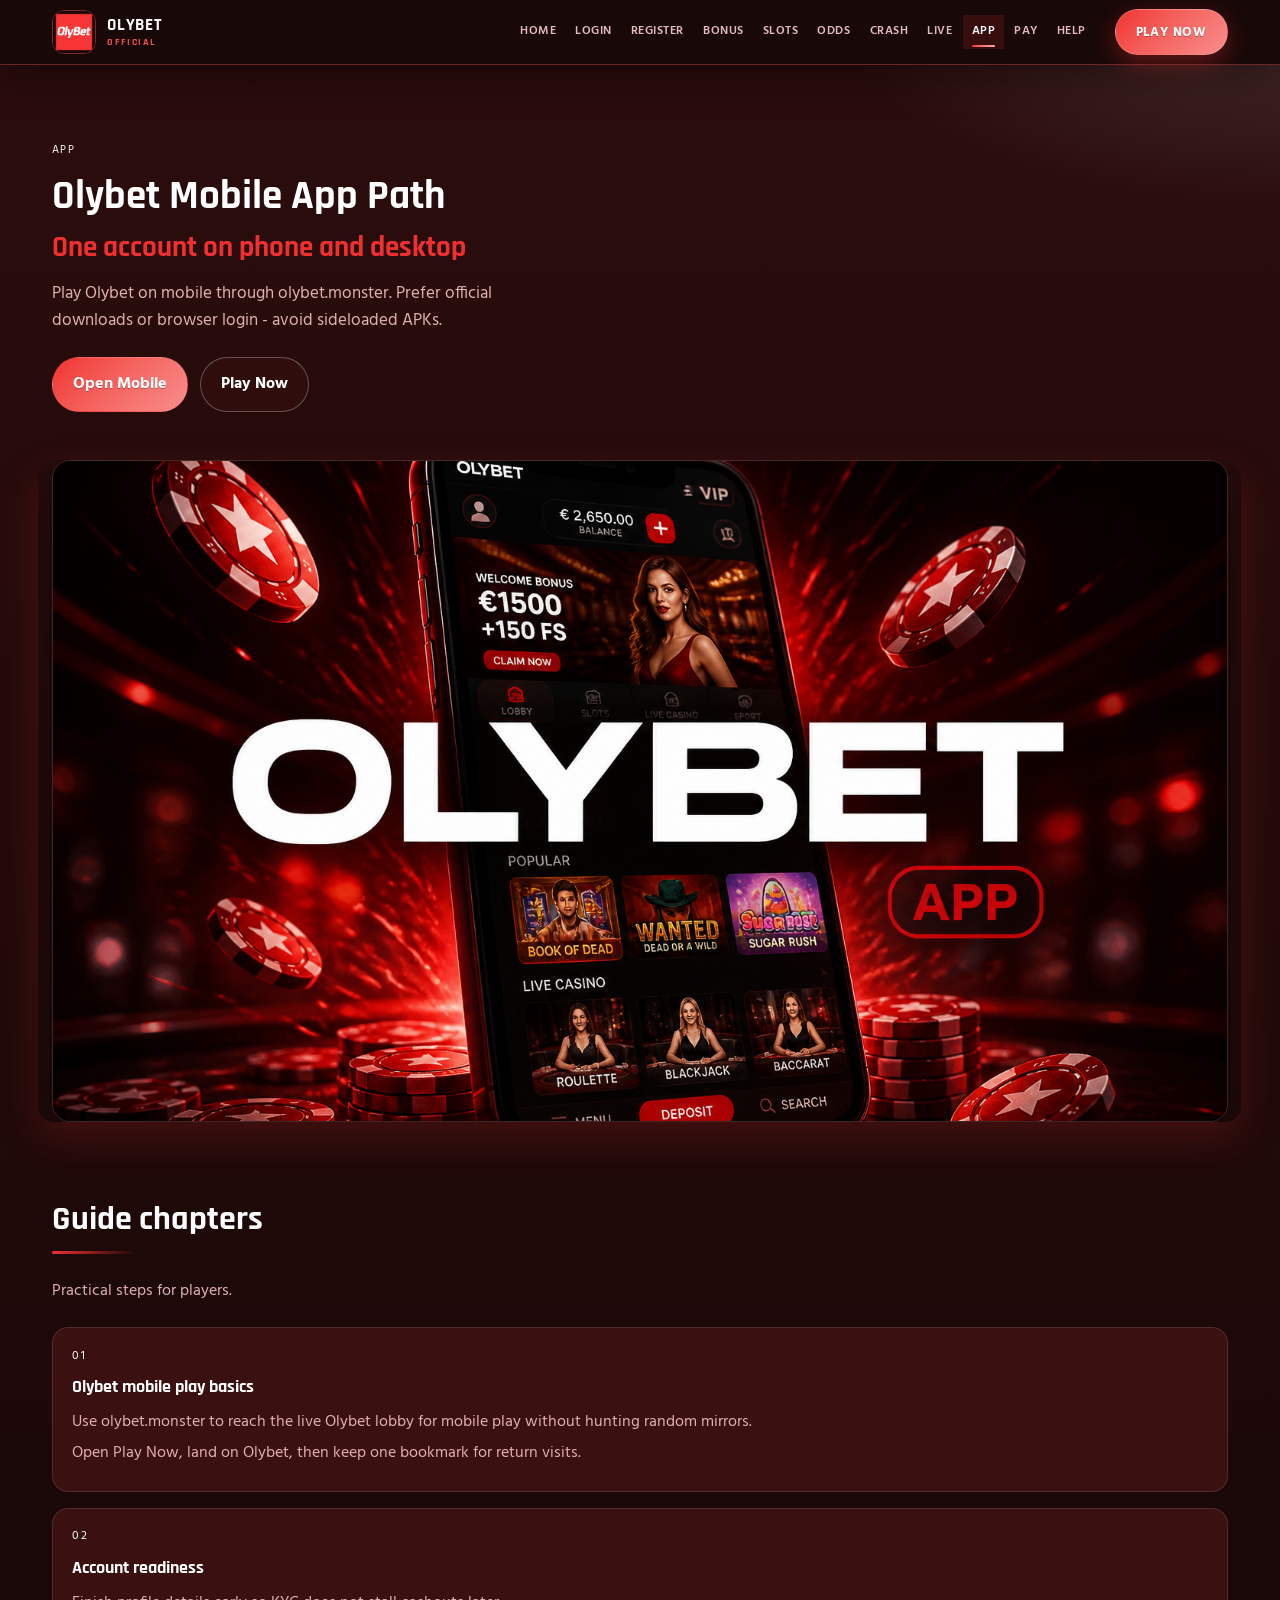
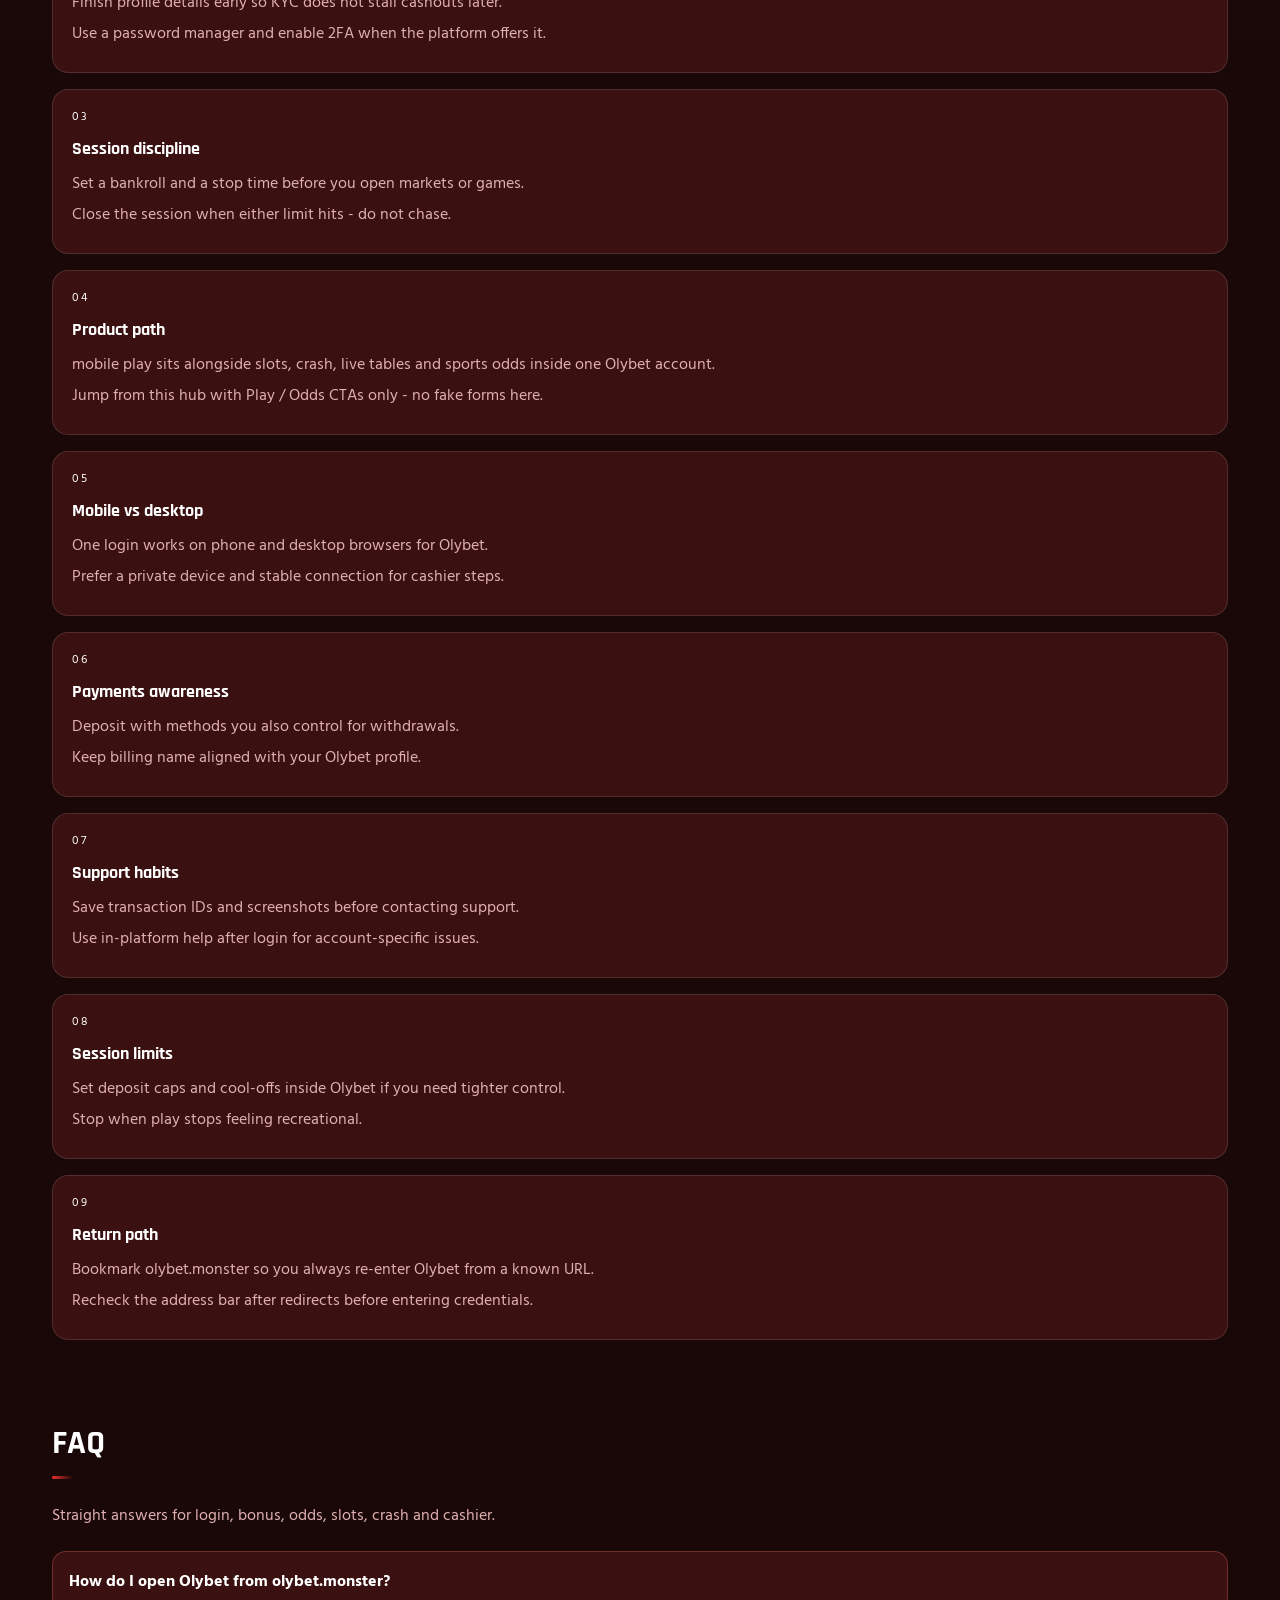
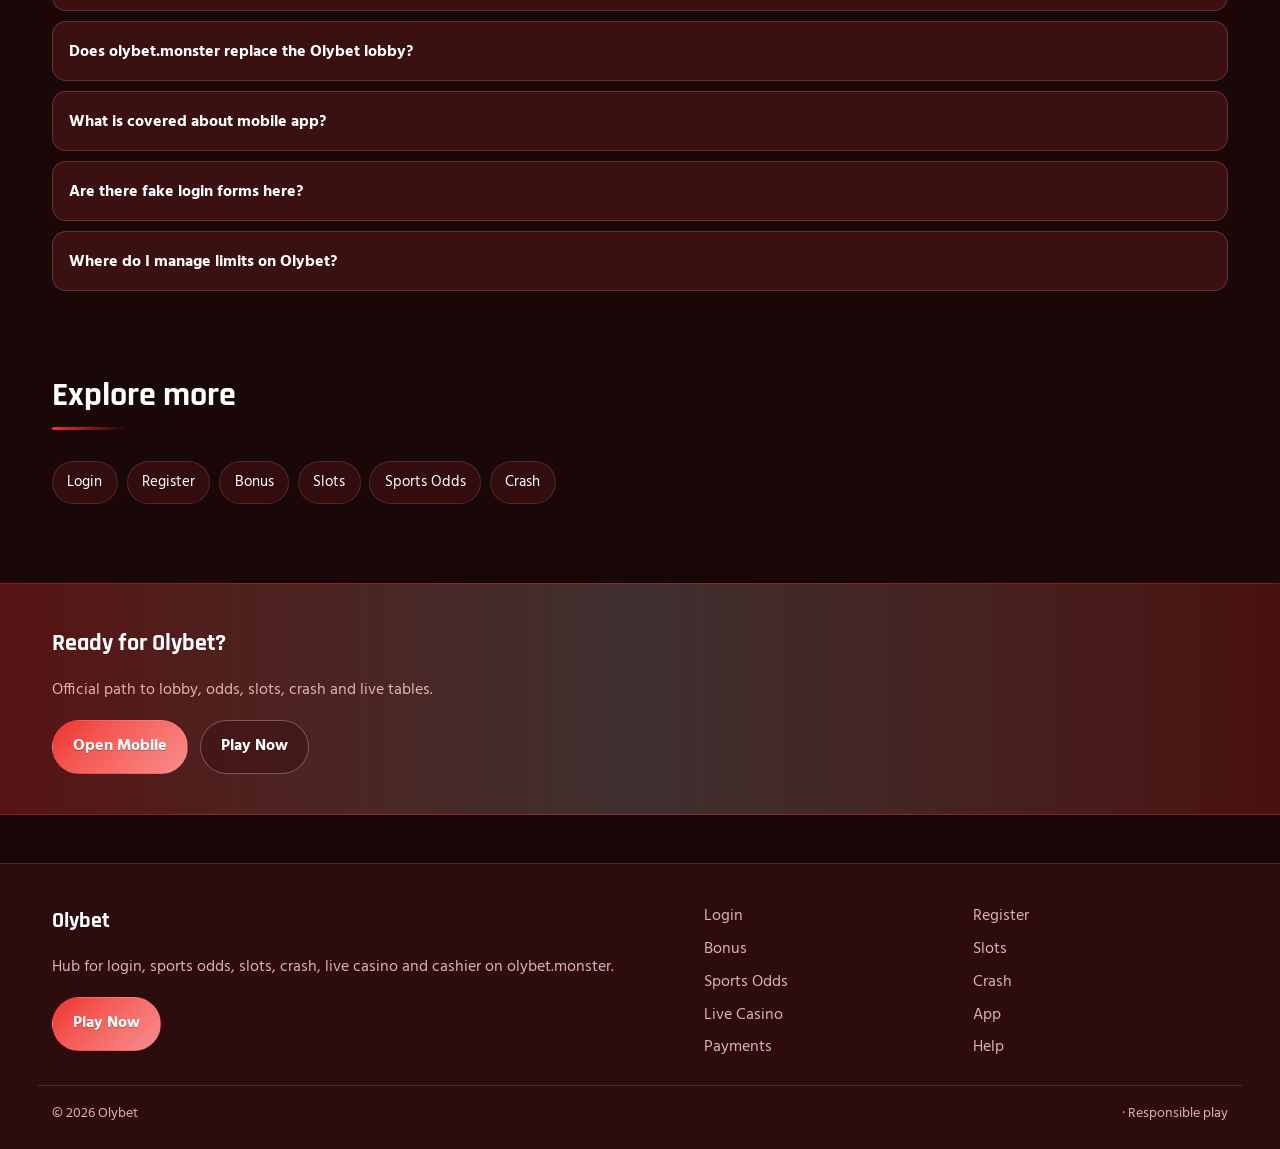
==== commit 4510ce24: "Fix logo voids, promo interleave, promo CSS, lang dropdown" ====
--- a/oly-app.html
+++ b/oly-app.html
@@ -54,17 +54,6 @@
 
 </div></section>
 <div class="page-cover wrap"><img src="/assets/pages/oly-app.jpg" alt="App cover" width="1200" height="675" loading="eager"></div>
-<div class="wrap"><a class="promo-fx promo-vip reveal" href="https://martell888.online/WdrFtpV9?sub_id_1=olybet.monster" rel="nofollow sponsored noopener" target="_blank">
-<span class="promo-badge">VIP</span>
-<span class="promo-fx-glow" aria-hidden="true"></span>
-<span class="promo-fx-scan" aria-hidden="true"></span>
-<span class="promo-fx-particles" aria-hidden="true"></span>
-<span class="promo-fx-rays" aria-hidden="true"></span>
-<span class="promo-fx-ring" aria-hidden="true"></span>
-<div class="promo-media"><img src="/assets/promo/promo-cashier.jpg" alt="Olybet promo" width="960" height="540" loading="lazy"></div>
-<div class="promo-copy"><span class="promo-kicker">Olybet cashier express</span><div class="promo-title">Deposit, play, withdraw on one account</div><p class="promo-sub">Finish KYC early and use payout methods you control on Olybet.</p></div>
-<span class="promo-cta"><span class="promo-cta-shine" aria-hidden="true"></span><span class="promo-cta-label">Open Olybet cashier</span></span>
-</a></div>
 <section class="chapters wrap"><div class="section-head"><h2>Guide chapters</h2><p class="mute">Practical steps for players.</p></div><div class="chapter-grid"><article class="chapter"><div class="chapter-n">01</div><h3>Olybet mobile play basics</h3><p>Use olybet.monster to reach the live Olybet lobby for mobile play without hunting random mirrors.</p><p>Open Play Now, land on Olybet, then keep one bookmark for return visits.</p></article><article class="chapter"><div class="chapter-n">02</div><h3>Account readiness</h3><p>Finish profile details early so KYC does not stall cashouts later.</p><p>Use a password manager and enable 2FA when the platform offers it.</p></article><article class="chapter"><div class="chapter-n">03</div><h3>Session discipline</h3><p>Set a bankroll and a stop time before you open markets or games.</p><p>Close the session when either limit hits - do not chase.</p></article><article class="chapter"><div class="chapter-n">04</div><h3>Product path</h3><p>mobile play sits alongside slots, crash, live tables and sports odds inside one Olybet account.</p><p>Jump from this hub with Play / Odds CTAs only - no fake forms here.</p></article><article class="chapter"><div class="chapter-n">05</div><h3>Mobile vs desktop</h3><p>One login works on phone and desktop browsers for Olybet.</p><p>Prefer a private device and stable connection for cashier steps.</p></article><article class="chapter"><div class="chapter-n">06</div><h3>Payments awareness</h3><p>Deposit with methods you also control for withdrawals.</p><p>Keep billing name aligned with your Olybet profile.</p></article><article class="chapter"><div class="chapter-n">07</div><h3>Support habits</h3><p>Save transaction IDs and screenshots before contacting support.</p><p>Use in-platform help after login for account-specific issues.</p></article><article class="chapter"><div class="chapter-n">08</div><h3>Session limits</h3><p>Set deposit caps and cool-offs inside Olybet if you need tighter control.</p><p>Stop when play stops feeling recreational.</p></article><article class="chapter"><div class="chapter-n">09</div><h3>Return path</h3><p>Bookmark olybet.monster so you always re-enter Olybet from a known URL.</p><p>Recheck the address bar after redirects before entering credentials.</p></article></div></section>
 <section class="faq wrap" id="faq"><div class="section-head"><h2>FAQ</h2><p class="mute">Straight answers for login, bonus, odds, slots, crash and cashier.</p></div><div class="faq-list"><details class="faq-item"><summary>How do I open Olybet from olybet.monster?</summary><p>Tap Play Now on olybet.monster, follow through to the live Olybet site, then complete login or registration there.</p></details><details class="faq-item"><summary>Does olybet.monster replace the Olybet lobby?</summary><p>No. olybet.monster is an SEO hub for login, bonus path, odds, slots, crash, live casino and cashier. Real games run on Olybet after you continue.</p></details><details class="faq-item"><summary>What is covered about mobile app?</summary><p>This page explains practical mobile app steps for Olybet players: safe entry, product location, session limits and where to continue via Play Now.</p></details><details class="faq-item"><summary>Are there fake login forms here?</summary><p>No. Never enter passwords on the hub. Credentials belong only on the live Olybet site after you leave this page.</p></details><details class="faq-item"><summary>Where do I manage limits on Olybet?</summary><p>Use deposit limits, reality checks and cool-offs inside the logged-in Olybet account tools.</p></details></div></section>
 <section class="related wrap"><div class="section-head"><h2>Explore more</h2></div><div class="chip-row"><a class="chip" href="/oly-login.html">Login</a><a class="chip" href="/oly-register.html">Register</a><a class="chip" href="/oly-bonus.html">Bonus</a><a class="chip" href="/oly-slots.html">Slots</a><a class="chip" href="/oly-odds.html">Sports Odds</a><a class="chip" href="/oly-crash.html">Crash</a></div></section>
--- a/css/styles.css
+++ b/css/styles.css
@@ -343,11 +343,11 @@
   .header-inner{
     grid-template-columns:minmax(0,1fr) auto auto !important;
   }
-  .lang-switch{grid-column:2 !important}
+  /* killed mid lang */
   .nav-toggle{grid-column:3 !important}
   .lang-switch-btn .lang-code{display:none !important}
   .brand-name{font-size:.74rem !important}
-  .promo-media{aspect-ratio:4 / 3 !important}
+  /* killed 4/3 */
   .hero-chips .chip{font-size:.68rem !important;padding:.28rem .5rem !important}
 }
 
@@ -781,3 +781,18 @@
 /* unique hero flight olybet */
 @keyframes heroFloatOl{0%,100%{transform:translate3d(0,0,0)}50%{transform:translate3d(0,-10px,0)}} .hero-stage .hero-img{animation:heroFloatOl 4.35s ease-in-out infinite}
 @media (prefers-reduced-motion:reduce){.hero-stage .hero-img{animation:none!important}}
+/* ===== BATCH13 UI FIX 2026-08-18 ===== */
+.brand-mark{overflow:hidden!important;border-radius:12px!important;width:44px!important;height:44px!important}
+.brand-mark img,.brand img{width:44px!important;height:44px!important;object-fit:cover!important;object-position:center!important;background:var(--bg)!important;border-radius:12px!important}
+.brand-mark::after{inset:-2px!important;border-radius:14px!important}
+.wrap > a.promo-fx, a.promo-fx{display:block!important;position:relative!important;overflow:hidden!important;width:100%!important;margin:.85rem auto!important;padding:0!important;aspect-ratio:32/9!important;border-radius:16px!important;grid-template-columns:none!important}
+.promo-fx .promo-media{position:absolute!important;inset:0!important;width:100%!important;height:100%!important;aspect-ratio:auto!important;margin:0!important;overflow:hidden!important;z-index:0!important}
+.promo-fx .promo-media img{width:100%!important;height:100%!important;object-fit:cover!important;object-position:center center!important;transform:none!important;animation:none!important}
+.promo-fx-rays,.promo-fx-ring{opacity:.12!important}
+@media (max-width:720px){.wrap > a.promo-fx, a.promo-fx{aspect-ratio:16/9!important}}
+.header-bar,.header-inner{display:grid!important;grid-template-columns:auto minmax(0,1fr) auto!important;align-items:center!important;position:relative!important}
+.header-actions{display:inline-flex!important;align-items:center!important;gap:.45rem!important;grid-column:3!important;grid-row:1!important;justify-self:end!important;position:relative!important;z-index:120!important}
+.lang-switch{position:relative!important;z-index:200!important;grid-column:unset!important;margin:0!important;flex:0 0 auto!important}
+.lang-switch-panel{position:absolute!important;top:calc(100% + 6px)!important;right:0!important;left:auto!important;transform:none!important;inset:auto!important;z-index:250!important;min-width:14rem!important;max-height:min(70vh,22rem)!important}
+@media (max-width:1099px){.header-bar,.header-inner{grid-template-columns:minmax(0,1fr) auto!important}.header-actions{grid-column:2!important}.lang-switch{grid-column:unset!important}.nav-toggle{grid-column:unset!important}}
+
--- a/css/i18n.css
+++ b/css/i18n.css
@@ -48,3 +48,8 @@
   .lang-switch-btn .lang-name{display:none}
   .lang-switch-panel{right:0;left:auto}
 }
+/* batch13 lang panel lock */
+.lang-switch{position:relative!important;z-index:200!important}
+.lang-switch-panel{position:absolute!important;top:calc(100% + 6px)!important;right:0!important;left:auto!important;transform:none!important;inset:auto 0 auto auto!important;z-index:250!important;display:none!important}
+.lang-switch.is-open .lang-switch-panel{display:grid!important}
+
